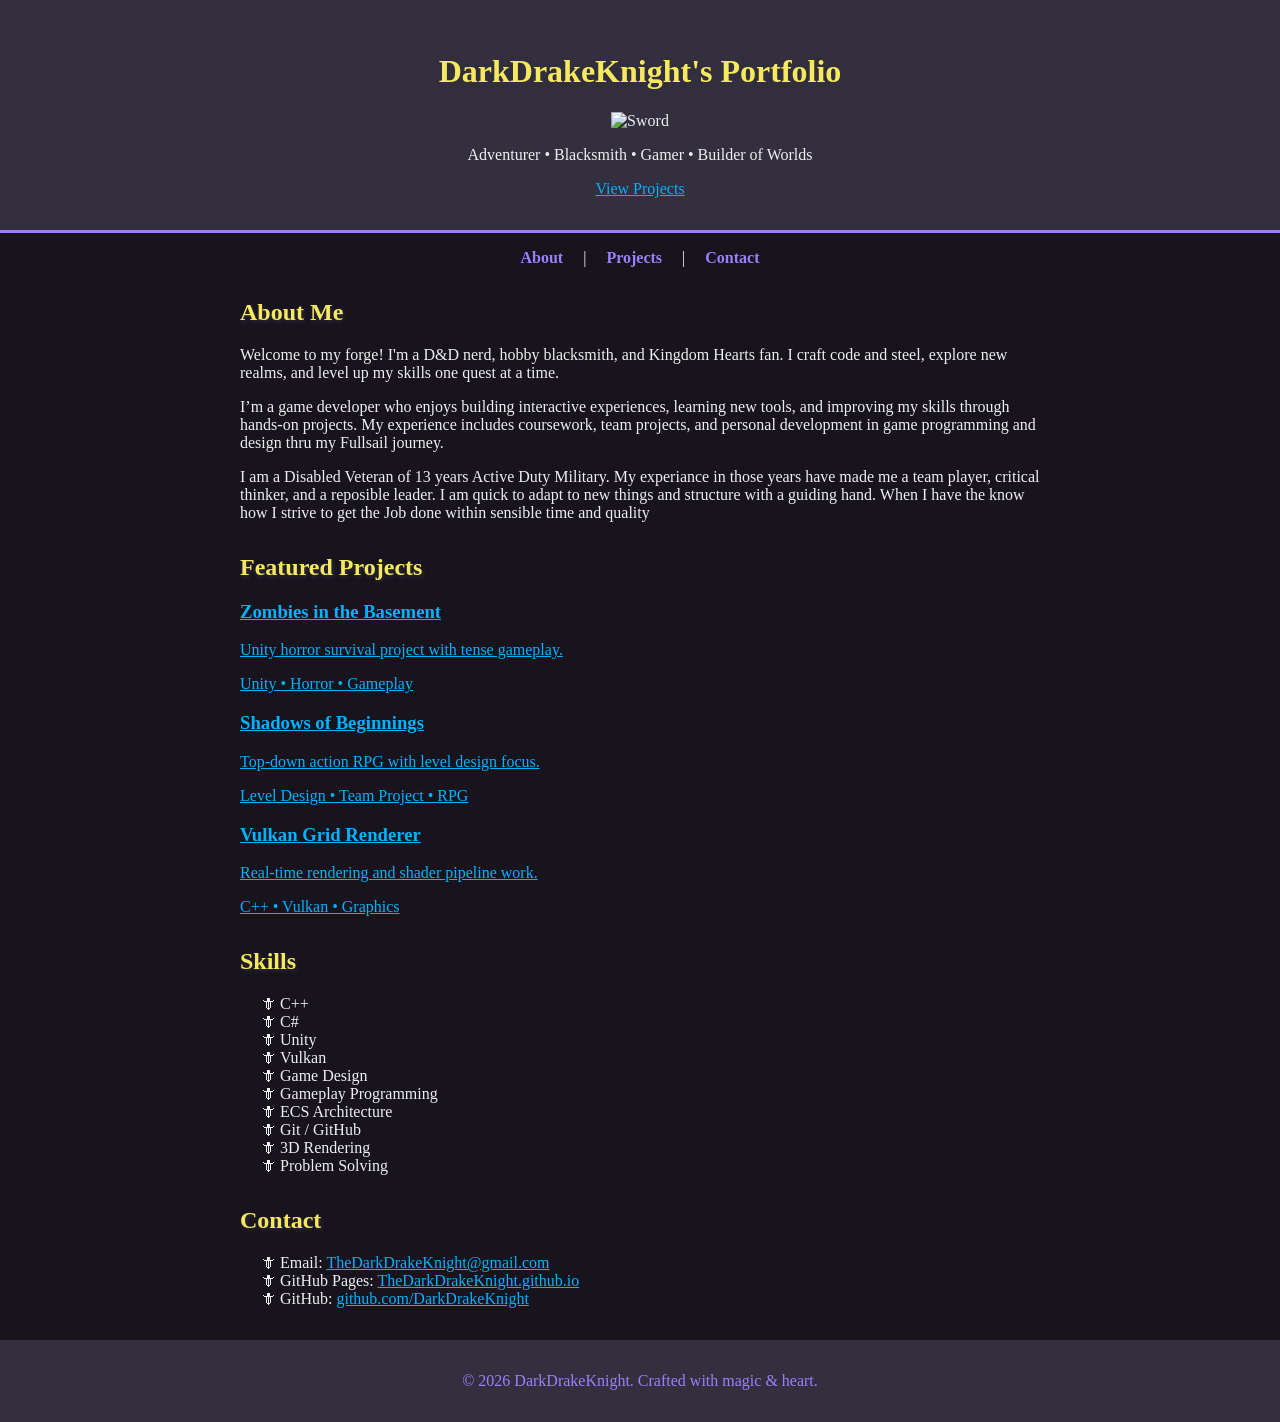
==== index.html @ 4bcaacb8 "Revamp header and add featured projects section Updated header and navigation links, added featured " ====
<!DOCTYPE html>
<html lang="en">
<head>
  <meta charset="UTF-8">
  <title>DarkDrakeKnight's Forge</title>
  <link rel="stylesheet" href="style.css">
  <meta name="viewport" content="width=device-width, initial-scale=1.0">
</head>
<body>
  <header class="hero">
    <h1>DarkDrakeKnight's Portfolio</h1>
    <img src="https://img.icons8.com/ios-filled/100/000000/sword.png" alt="Sword" class="hero-icon" style="width:54px;">
    <p>Adventurer • Blacksmith • Gamer • Builder of Worlds</p>
    <a class="button" href="projects.html">View Projects</a>
  </header>
  <nav>
    <a href="#about">About</a> | 
    <a href="projects.html">Projects</a> | 
    <a href="#contact">Contact</a>
  </nav>
  <main>
    <section id="about">
      <h2>About Me</h2>
      <p>Welcome to my forge! I'm a D&D nerd, hobby blacksmith, and Kingdom Hearts fan. I craft code and steel, explore new realms, and level up my skills one quest at a time.</p>
      <p>I’m a game developer who enjoys building interactive experiences,
        learning new tools, and improving my skills through hands-on projects. My experience includes
        coursework, team projects, and personal development in game programming and design thru my Fullsail journey.
      </p>
      <p>I am a Disabled Veteran of 13 years Active Duty Military. My experiance in those years have made me a team player, critical thinker, and a reposible leader.
         I am quick to adapt to new things and structure with a guiding hand. When I have the know how I strive to get the Job done within sensible time and quality</p>
    </section>
    <section id="featured-projects">
      <h2>Featured Projects</h2>
      <div class="project-grid">
        <a class="project-card" href="projects.html#zombies">
          <h3>Zombies in the Basement</h3>
          <p>Unity horror survival project with tense gameplay.</p>
          <span>Unity • Horror • Gameplay</span>
        </a>

        <a class="project-card" href="projects.html#sob">
          <h3>Shadows of Beginnings</h3>
          <p>Top-down action RPG with level design focus.</p>
          <span>Level Design • Team Project • RPG</span>
        </a>

        <a class="project-card" href="projects.html#vulkan">
          <h3>Vulkan Grid Renderer</h3>
          <p>Real-time rendering and shader pipeline work.</p>
          <span>C++ • Vulkan • Graphics</span>
        </a>
      </div>
    </section>


    <section id="skills">
      <h2>Skills</h2>
      <ul>
        <li>C++</li>
        <li>C#</li>
        <li>Unity</li>
        <li>Vulkan</li>
        <li>Game Design</li>
        <li>Gameplay Programming</li>
        <li>ECS Architecture</li>
        <li>Git / GitHub</li>
        <li>3D Rendering</li>
        <li>Problem Solving</li>
      </ul>
    </section>
    
    <section id="contact">
      <h2>Contact</h2>
      <ul>
        <li>Email: <a href="mailto:TheDarkDrakeKnight@gmail.com">TheDarkDrakeKnight@gmail.com</a></li>
        <li>GitHub Pages: <a href="https://TheDarkDrakeKnight.github.io">TheDarkDrakeKnight.github.io</a></li>
        <li>GitHub: <a href="https://github.com/DarkDrakeKnight">github.com/DarkDrakeKnight</a></li>
      </ul>
    </section>
  </main>
  <footer>
    <p>&copy; 2026 DarkDrakeKnight. Crafted with magic &amp; heart.</p>
  </footer>
</body>
</html>
---- style.css ----
body {
  background: #18141e;
  color: #eee;
  font-family: 'Georgia', serif;
  margin: 0;
  padding: 0;
}
header {
  text-align: center;
  padding: 2rem;
  background: #332f3e;
  border-bottom: 3px solid #9b7fff;
}
nav {
  text-align: center;
  margin: 1rem 0;
}
nav a {
  color: #9b7fff;
  text-decoration: none;
  margin: 0 1em;
  font-weight: bold;
}
main { max-width: 800px; margin: 2rem auto; }
section { margin: 2em 0; }
footer {
  text-align: center; padding: 1em 0;
  background: #332f3e; color: #9b7fff;
}

ul { list-style-type: '🗡 '; }
h1, h2 {
  color: #f5e960;
  text-shadow: 1px 2px 4px #332f3e;
}
a { color: #00b2ff; }
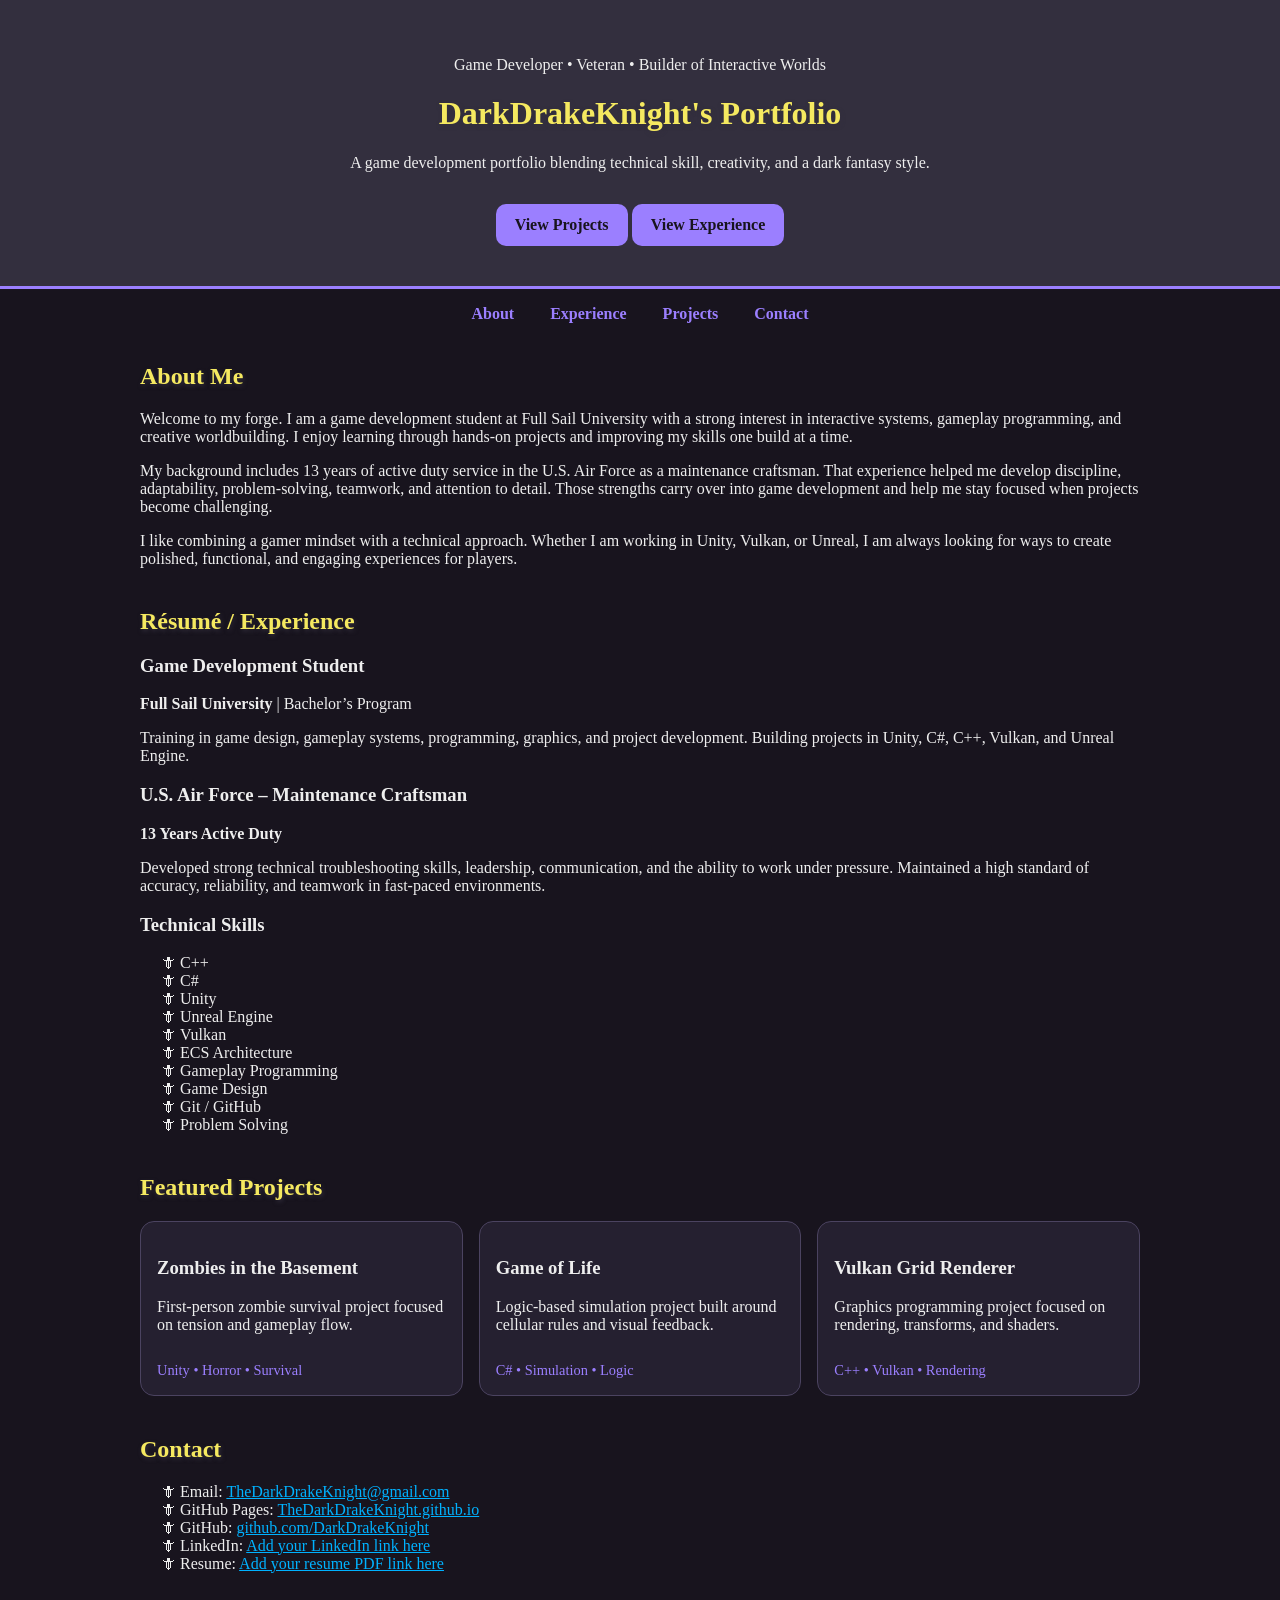
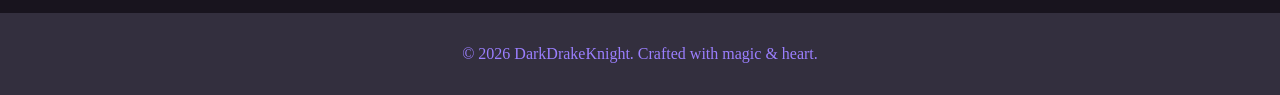
==== commit 9caec636: "Revise portfolio content and structure Updated the title and header content to better reflect the po" ====
--- a/index.html
+++ b/index.html
@@ -2,82 +2,123 @@
 <html lang="en">
 <head>
   <meta charset="UTF-8">
-  <title>DarkDrakeKnight's Forge</title>
+  <title>DarkDrakeKnight | Game Developer Portfolio</title>
   <link rel="stylesheet" href="style.css">
   <meta name="viewport" content="width=device-width, initial-scale=1.0">
 </head>
 <body>
   <header class="hero">
-    <h1>DarkDrakeKnight's Portfolio</h1>
-    <img src="https://img.icons8.com/ios-filled/100/000000/sword.png" alt="Sword" class="hero-icon" style="width:54px;">
-    <p>Adventurer • Blacksmith • Gamer • Builder of Worlds</p>
-    <a class="button" href="projects.html">View Projects</a>
+    <div class="hero-content">
+      <p class="eyebrow">Game Developer • Veteran • Builder of Interactive Worlds</p>
+      <h1>DarkDrakeKnight's Portfolio</h1>
+      <p class="hero-subtitle">
+        A game development portfolio blending technical skill, creativity, and a dark fantasy style.
+      </p>
+      <div class="hero-buttons">
+        <a class="button" href="projects.html">View Projects</a>
+        <a class="button secondary" href="#resume">View Experience</a>
+      </div>
+    </div>
   </header>
+
   <nav>
-    <a href="#about">About</a> | 
-    <a href="projects.html">Projects</a> | 
+    <a href="#about">About</a>
+    <a href="#resume">Experience</a>
+    <a href="projects.html">Projects</a>
     <a href="#contact">Contact</a>
   </nav>
+
   <main>
-    <section id="about">
+    <section id="about" class="panel">
       <h2>About Me</h2>
-      <p>Welcome to my forge! I'm a D&D nerd, hobby blacksmith, and Kingdom Hearts fan. I craft code and steel, explore new realms, and level up my skills one quest at a time.</p>
-      <p>I’m a game developer who enjoys building interactive experiences,
-        learning new tools, and improving my skills through hands-on projects. My experience includes
-        coursework, team projects, and personal development in game programming and design thru my Fullsail journey.
+      <p>
+        Welcome to my forge. I am a game development student at Full Sail University with a strong interest in
+        interactive systems, gameplay programming, and creative worldbuilding. I enjoy learning through hands-on
+        projects and improving my skills one build at a time.
       </p>
-      <p>I am a Disabled Veteran of 13 years Active Duty Military. My experiance in those years have made me a team player, critical thinker, and a reposible leader.
-         I am quick to adapt to new things and structure with a guiding hand. When I have the know how I strive to get the Job done within sensible time and quality</p>
+      <p>
+        My background includes 13 years of active duty service in the U.S. Air Force as a maintenance craftsman.
+        That experience helped me develop discipline, adaptability, problem-solving, teamwork, and attention to detail.
+        Those strengths carry over into game development and help me stay focused when projects become challenging.
+      </p>
+      <p>
+        I like combining a gamer mindset with a technical approach. Whether I am working in Unity, Vulkan, or Unreal,
+        I am always looking for ways to create polished, functional, and engaging experiences for players.
+      </p>
     </section>
-    <section id="featured-projects">
+
+    <section id="resume" class="panel">
+      <h2>Résumé / Experience</h2>
+      <div class="resume-block">
+        <h3>Game Development Student</h3>
+        <p><strong>Full Sail University</strong> | Bachelor’s Program</p>
+        <p>
+          Training in game design, gameplay systems, programming, graphics, and project development.
+          Building projects in Unity, C#, C++, Vulkan, and Unreal Engine.
+        </p>
+      </div>
+
+      <div class="resume-block">
+        <h3>U.S. Air Force – Maintenance Craftsman</h3>
+        <p><strong>13 Years Active Duty</strong></p>
+        <p>
+          Developed strong technical troubleshooting skills, leadership, communication, and the ability to work under pressure.
+          Maintained a high standard of accuracy, reliability, and teamwork in fast-paced environments.
+        </p>
+      </div>
+
+      <div class="resume-block">
+        <h3>Technical Skills</h3>
+        <ul class="skill-list">
+          <li>C++</li>
+          <li>C#</li>
+          <li>Unity</li>
+          <li>Unreal Engine</li>
+          <li>Vulkan</li>
+          <li>ECS Architecture</li>
+          <li>Gameplay Programming</li>
+          <li>Game Design</li>
+          <li>Git / GitHub</li>
+          <li>Problem Solving</li>
+        </ul>
+      </div>
+    </section>
+
+    <section id="featured-projects" class="panel">
       <h2>Featured Projects</h2>
       <div class="project-grid">
-        <a class="project-card" href="projects.html#zombies">
+        <a class="project-card" href="projects/zombies-in-the-basement.html">
           <h3>Zombies in the Basement</h3>
-          <p>Unity horror survival project with tense gameplay.</p>
-          <span>Unity • Horror • Gameplay</span>
+          <p>First-person zombie survival project focused on tension and gameplay flow.</p>
+          <span>Unity • Horror • Survival</span>
         </a>
 
-        <a class="project-card" href="projects.html#sob">
-          <h3>Shadows of Beginnings</h3>
-          <p>Top-down action RPG with level design focus.</p>
-          <span>Level Design • Team Project • RPG</span>
+        <a class="project-card" href="projects/game-of-life.html">
+          <h3>Game of Life</h3>
+          <p>Logic-based simulation project built around cellular rules and visual feedback.</p>
+          <span>C# • Simulation • Logic</span>
         </a>
 
-        <a class="project-card" href="projects.html#vulkan">
+        <a class="project-card" href="projects/vulkan-grid-renderer.html">
           <h3>Vulkan Grid Renderer</h3>
-          <p>Real-time rendering and shader pipeline work.</p>
-          <span>C++ • Vulkan • Graphics</span>
+          <p>Graphics programming project focused on rendering, transforms, and shaders.</p>
+          <span>C++ • Vulkan • Rendering</span>
         </a>
       </div>
     </section>
 
-
-    <section id="skills">
-      <h2>Skills</h2>
-      <ul>
-        <li>C++</li>
-        <li>C#</li>
-        <li>Unity</li>
-        <li>Vulkan</li>
-        <li>Game Design</li>
-        <li>Gameplay Programming</li>
-        <li>ECS Architecture</li>
-        <li>Git / GitHub</li>
-        <li>3D Rendering</li>
-        <li>Problem Solving</li>
-      </ul>
-    </section>
-    
-    <section id="contact">
+    <section id="contact" class="panel">
       <h2>Contact</h2>
-      <ul>
+      <ul class="contact-list">
         <li>Email: <a href="mailto:TheDarkDrakeKnight@gmail.com">TheDarkDrakeKnight@gmail.com</a></li>
         <li>GitHub Pages: <a href="https://TheDarkDrakeKnight.github.io">TheDarkDrakeKnight.github.io</a></li>
         <li>GitHub: <a href="https://github.com/DarkDrakeKnight">github.com/DarkDrakeKnight</a></li>
+        <li>LinkedIn: <a href="#">Add your LinkedIn link here</a></li>
+        <li>Resume: <a href="#">Add your resume PDF link here</a></li>
       </ul>
     </section>
   </main>
+
   <footer>
     <p>&copy; 2026 DarkDrakeKnight. Crafted with magic &amp; heart.</p>
   </footer>
--- a/style.css
+++ b/style.css
@@ -5,12 +5,18 @@
   margin: 0;
   padding: 0;
 }
-header {
+header.hero {
   text-align: center;
-  padding: 2rem;
+  padding: 2.5rem 1rem;
   background: #332f3e;
   border-bottom: 3px solid #9b7fff;
 }
+.hero-icon {
+  width: 54px;
+  display: block;
+  margin: 0.75rem auto;
+}
+
 nav {
   text-align: center;
   margin: 1rem 0;
@@ -21,8 +27,8 @@
   margin: 0 1em;
   font-weight: bold;
 }
-main { max-width: 800px; margin: 2rem auto; }
-section { margin: 2em 0; }
+main { max-width: 1000px; margin: 2rem auto; padding: 0 1rem}
+section { margin: 2.5em 0; }
 footer {
   text-align: center; padding: 1em 0;
   background: #332f3e; color: #9b7fff;
@@ -34,3 +40,69 @@
   text-shadow: 1px 2px 4px #332f3e;
 }
 a { color: #00b2ff; }
+
+.project-grid {
+  display: grid;
+  grid-template-columns: repeat(auto-fit, minmax(240px, 1fr));
+  gap: 1rem;
+  margin-top: 1rem;
+}
+
+.project-card {
+  display: block;
+  background: #252030;
+  border: 1px solid #4b4360;
+  border-radius: 14px;
+  padding: 1rem;
+  text-decoration: none;
+  color: #eee;
+  transition: transform 0.2s ease, border-color 0.2s ease;
+}
+
+.project-card:hover {
+  transform: translateY(-4px);
+  border-color: #9b7fff;
+}
+
+.project-card span {
+  display: inline-block;
+  margin-top: 0.75rem;
+  color: #9b7fff;
+  font-size: 0.9rem;
+}
+
+.visual-grid {
+  display: grid;
+  grid-template-columns: repeat(auto-fit, minmax(220px, 1fr));
+  gap: 1rem;
+  margin-top: 1rem;
+}
+
+.visual-card {
+  background: #252030;
+  border: 1px solid #4b4360;
+  border-radius: 14px;
+  padding: 0.75rem;
+}
+
+.visual-card img {
+  width: 100%;
+  height: auto;
+  display: block;
+  border-radius: 10px;
+}
+
+.button {
+  display: inline-block;
+  margin-top: 1rem;
+  padding: 0.75rem 1.2rem;
+  background: #9b7fff;
+  color: #18141e;
+  border-radius: 10px;
+  text-decoration: none;
+  font-weight: bold;
+}
+
+.button:hover {
+  background: #b59cff;
+}
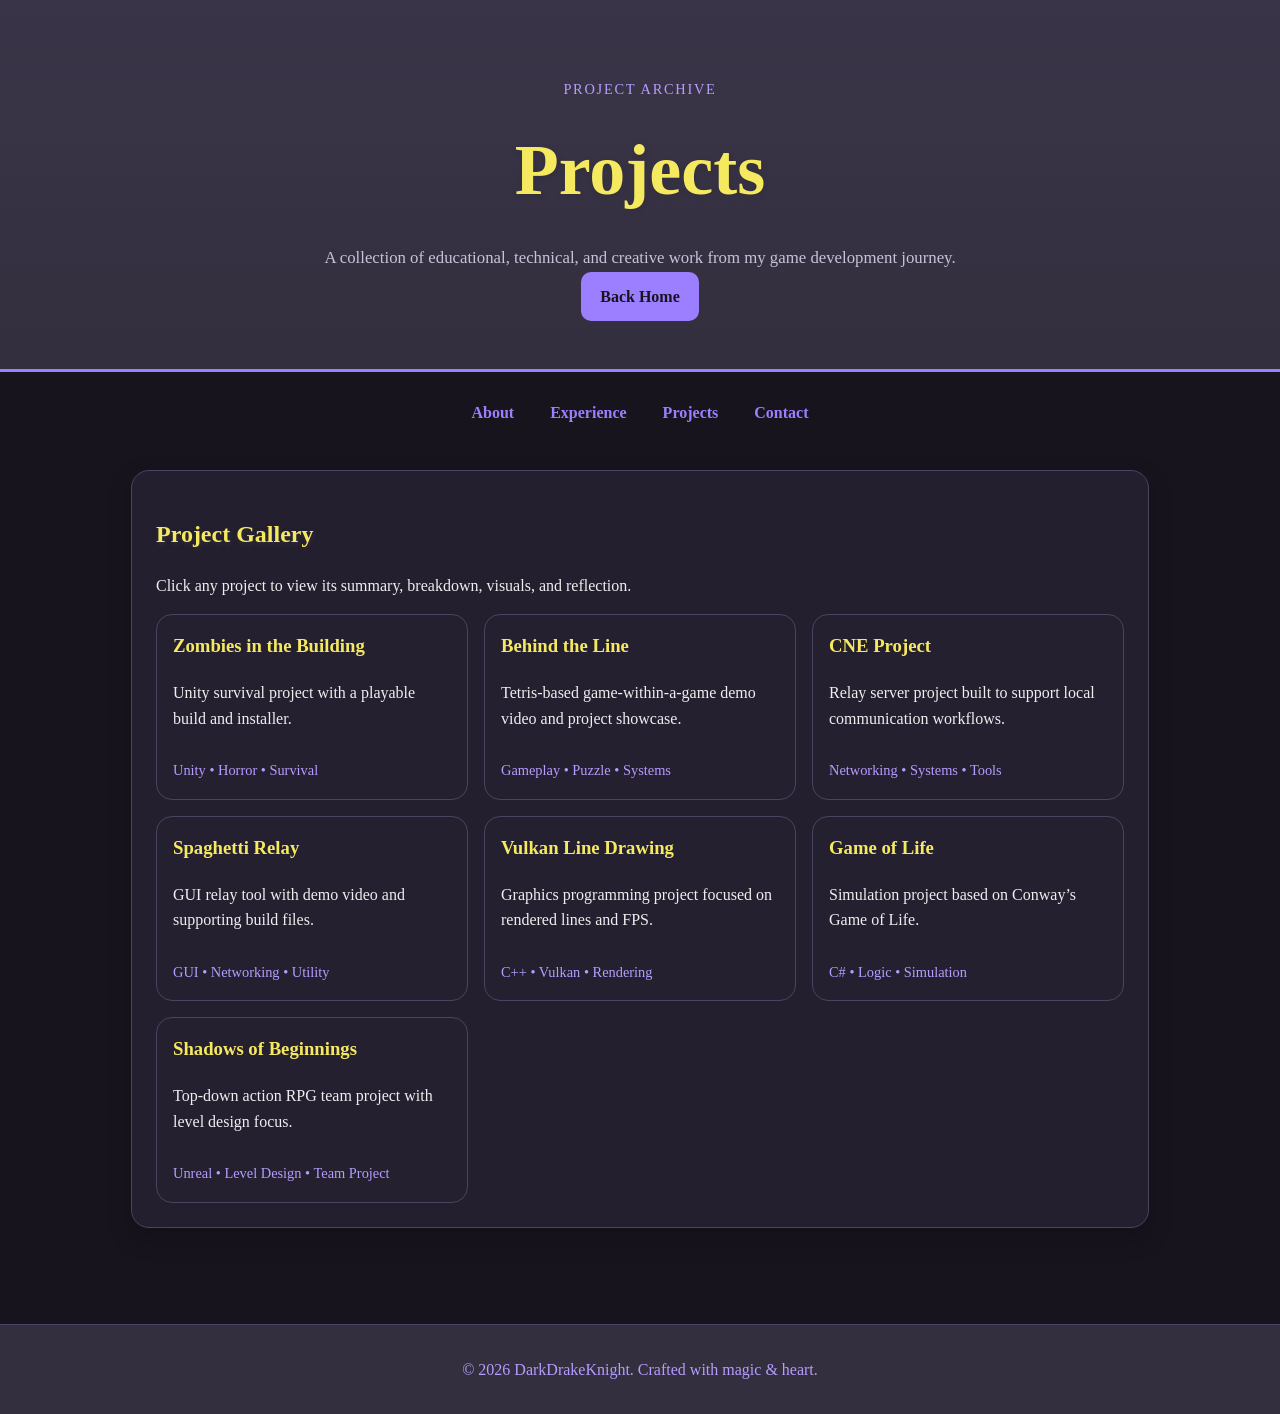
==== commit 6eadf752: "Update portfolio title and content sections" ====
--- a/index.html
+++ b/index.html
@@ -2,120 +2,77 @@
 <html lang="en">
 <head>
   <meta charset="UTF-8">
-  <title>DarkDrakeKnight | Game Developer Portfolio</title>
+  <title>Projects | DarkDrakeKnight's Portfolio</title>
   <link rel="stylesheet" href="style.css">
   <meta name="viewport" content="width=device-width, initial-scale=1.0">
 </head>
 <body>
   <header class="hero">
     <div class="hero-content">
-      <p class="eyebrow">Game Developer • Veteran • Builder of Interactive Worlds</p>
-      <h1>DarkDrakeKnight's Portfolio</h1>
+      <p class="eyebrow">Project Archive</p>
+      <h1>Projects</h1>
       <p class="hero-subtitle">
-        A game development portfolio blending technical skill, creativity, and a dark fantasy style.
+        A collection of educational, technical, and creative work from my game development journey.
       </p>
-      <div class="hero-buttons">
-        <a class="button" href="projects.html">View Projects</a>
-        <a class="button secondary" href="#resume">View Experience</a>
-      </div>
+      <a class="button" href="index.html">Back Home</a>
     </div>
   </header>
 
   <nav>
-    <a href="#about">About</a>
-    <a href="#resume">Experience</a>
+    <a href="index.html#about">About</a>
+    <a href="index.html#resume">Experience</a>
     <a href="projects.html">Projects</a>
-    <a href="#contact">Contact</a>
+    <a href="index.html#contact">Contact</a>
   </nav>
 
   <main>
-    <section id="about" class="panel">
-      <h2>About Me</h2>
-      <p>
-        Welcome to my forge. I am a game development student at Full Sail University with a strong interest in
-        interactive systems, gameplay programming, and creative worldbuilding. I enjoy learning through hands-on
-        projects and improving my skills one build at a time.
-      </p>
-      <p>
-        My background includes 13 years of active duty service in the U.S. Air Force as a maintenance craftsman.
-        That experience helped me develop discipline, adaptability, problem-solving, teamwork, and attention to detail.
-        Those strengths carry over into game development and help me stay focused when projects become challenging.
-      </p>
-      <p>
-        I like combining a gamer mindset with a technical approach. Whether I am working in Unity, Vulkan, or Unreal,
-        I am always looking for ways to create polished, functional, and engaging experiences for players.
-      </p>
-    </section>
+    <section class="panel">
+      <h2>Project Gallery</h2>
+      <p>Click any project to view its summary, breakdown, visuals, and reflection.</p>
 
-    <section id="resume" class="panel">
-      <h2>Résumé / Experience</h2>
-      <div class="resume-block">
-        <h3>Game Development Student</h3>
-        <p><strong>Full Sail University</strong> | Bachelor’s Program</p>
-        <p>
-          Training in game design, gameplay systems, programming, graphics, and project development.
-          Building projects in Unity, C#, C++, Vulkan, and Unreal Engine.
-        </p>
-      </div>
+      <div class="project-grid">
+        <a class="project-card" href="projects/zombies-in-the-building.html">
+          <h3>Zombies in the Building</h3>
+          <p>Unity survival project with a playable build and installer.</p>
+          <span>Unity • Horror • Survival</span>
+        </a>
 
-      <div class="resume-block">
-        <h3>U.S. Air Force – Maintenance Craftsman</h3>
-        <p><strong>13 Years Active Duty</strong></p>
-        <p>
-          Developed strong technical troubleshooting skills, leadership, communication, and the ability to work under pressure.
-          Maintained a high standard of accuracy, reliability, and teamwork in fast-paced environments.
-        </p>
-      </div>
+        <a class="project-card" href="projects/behind-the-line.html">
+          <h3>Behind the Line</h3>
+          <p>Tetris-based game-within-a-game demo video and project showcase.</p>
+          <span>Gameplay • Puzzle • Systems</span>
+        </a>
 
-      <div class="resume-block">
-        <h3>Technical Skills</h3>
-        <ul class="skill-list">
-          <li>C++</li>
-          <li>C#</li>
-          <li>Unity</li>
-          <li>Unreal Engine</li>
-          <li>Vulkan</li>
-          <li>ECS Architecture</li>
-          <li>Gameplay Programming</li>
-          <li>Game Design</li>
-          <li>Git / GitHub</li>
-          <li>Problem Solving</li>
-        </ul>
-      </div>
-    </section>
+        <a class="project-card" href="projects/cne-project.html">
+          <h3>CNE Project</h3>
+          <p>Relay server project built to support local communication workflows.</p>
+          <span>Networking • Systems • Tools</span>
+        </a>
 
-    <section id="featured-projects" class="panel">
-      <h2>Featured Projects</h2>
-      <div class="project-grid">
-        <a class="project-card" href="projects/zombies-in-the-basement.html">
-          <h3>Zombies in the Basement</h3>
-          <p>First-person zombie survival project focused on tension and gameplay flow.</p>
-          <span>Unity • Horror • Survival</span>
+        <a class="project-card" href="projects/spaghetti-relay.html">
+          <h3>Spaghetti Relay</h3>
+          <p>GUI relay tool with demo video and supporting build files.</p>
+          <span>GUI • Networking • Utility</span>
+        </a>
+
+        <a class="project-card" href="projects/vulkan-line-drawing.html">
+          <h3>Vulkan Line Drawing</h3>
+          <p>Graphics programming project focused on rendered lines and FPS.</p>
+          <span>C++ • Vulkan • Rendering</span>
         </a>
 
         <a class="project-card" href="projects/game-of-life.html">
           <h3>Game of Life</h3>
-          <p>Logic-based simulation project built around cellular rules and visual feedback.</p>
-          <span>C# • Simulation • Logic</span>
+          <p>Simulation project based on Conway’s Game of Life.</p>
+          <span>C# • Logic • Simulation</span>
         </a>
 
-        <a class="project-card" href="projects/vulkan-grid-renderer.html">
-          <h3>Vulkan Grid Renderer</h3>
-          <p>Graphics programming project focused on rendering, transforms, and shaders.</p>
-          <span>C++ • Vulkan • Rendering</span>
+        <a class="project-card" href="projects/shadows-of-beginnings.html">
+          <h3>Shadows of Beginnings</h3>
+          <p>Top-down action RPG team project with level design focus.</p>
+          <span>Unreal • Level Design • Team Project</span>
         </a>
       </div>
-    </section>
-
-    <section id="contact" class="panel">
-      <h2>Contact</h2>
-      <ul class="contact-list">
-        <li>Email: <a href="mailto:TheDarkDrakeKnight@gmail.com">TheDarkDrakeKnight@gmail.com</a></li>
-        <li>GitHub Pages: <a href="https://TheDarkDrakeKnight.github.io">TheDarkDrakeKnight.github.io</a></li>
-        <li>GitHub: <a href="https://github.com/DarkDrakeKnight">github.com/DarkDrakeKnight</a></li>
-        <li>LinkedIn: <a href="#">Add your LinkedIn link here</a></li>
-        <li>Resume: <a href="#">Add your resume PDF link here</a></li>
-      </ul>
     </section>
   </main>
 
--- a/style.css
+++ b/style.css
@@ -1,45 +1,158 @@
+:root {
+  --bg: #18141e;
+  --panel: #252030;
+  --panel-alt: #332f3e;
+  --text: #eee;
+  --muted: #c9c2d6;
+  --accent: #9b7fff;
+  --accent-light: #b59cff;
+  --gold: #f5e960;
+  --border: #4b4360;
+  --link: #00b2ff;
+}
+
+* {
+  box-sizing: border-box;
+}
+
+html {
+  scroll-behavior: smooth;
+}
+
 body {
-  background: #18141e;
-  color: #eee;
-  font-family: 'Georgia', serif;
+  background: var(--bg);
+  color: var(--text);
+  font-family: Georgia, serif;
   margin: 0;
   padding: 0;
-}
+  line-height: 1.6;
+}
+
 header.hero {
   text-align: center;
-  padding: 2.5rem 1rem;
-  background: #332f3e;
-  border-bottom: 3px solid #9b7fff;
-}
-.hero-icon {
-  width: 54px;
-  display: block;
-  margin: 0.75rem auto;
+  padding: 4rem 1rem 3rem;
+  background: linear-gradient(180deg, #3a3448 0%, var(--panel-alt) 100%);
+  border-bottom: 3px solid var(--accent);
+}
+
+.hero-content {
+  max-width: 900px;
+  margin: 0 auto;
+}
+
+.eyebrow {
+  letter-spacing: 0.12em;
+  text-transform: uppercase;
+  color: var(--accent-light);
+  font-size: 0.9rem;
+  margin-bottom: 0.75rem;
+}
+
+.hero h1,
+h1,
+h2 {
+  color: var(--gold);
+  text-shadow: 1px 2px 4px #332f3e;
+}
+
+.hero h1 {
+  font-size: clamp(2.4rem, 6vw, 4.5rem);
+  margin: 0;
+}
+
+.hero-subtitle {
+  max-width: 720px;
+  margin: 1rem auto 0;
+  color: var(--muted);
+  font-size: 1.05rem;
+}
+
+.hero-buttons {
+  margin-top: 1.5rem;
+  display: flex;
+  gap: 0.75rem;
+  justify-content: center;
+  flex-wrap: wrap;
 }
 
 nav {
   text-align: center;
-  margin: 1rem 0;
-}
+  margin: 1rem 0 0;
+  padding: 0.75rem 1rem;
+}
+
 nav a {
-  color: #9b7fff;
+  color: var(--accent);
   text-decoration: none;
   margin: 0 1em;
   font-weight: bold;
 }
-main { max-width: 1000px; margin: 2rem auto; padding: 0 1rem}
-section { margin: 2.5em 0; }
+
+nav a:hover,
+a:hover {
+  color: var(--accent-light);
+}
+
+main {
+  max-width: 1050px;
+  margin: 2rem auto;
+  padding: 0 1rem 2rem;
+}
+
+section {
+  margin: 2rem 0;
+}
+
+.panel {
+  background: rgba(37, 32, 48, 0.92);
+  border: 1px solid var(--border);
+  border-radius: 18px;
+  padding: 1.5rem;
+  box-shadow: 0 10px 24px rgba(0, 0, 0, 0.22);
+}
+
 footer {
-  text-align: center; padding: 1em 0;
-  background: #332f3e; color: #9b7fff;
-}
-
-ul { list-style-type: '🗡 '; }
-h1, h2 {
-  color: #f5e960;
-  text-shadow: 1px 2px 4px #332f3e;
-}
-a { color: #00b2ff; }
+  text-align: center;
+  padding: 1rem 0;
+  background: var(--panel-alt);
+  color: var(--accent-light);
+  border-top: 1px solid var(--border);
+}
+
+a {
+  color: var(--link);
+}
+
+ul {
+  padding-left: 1.2rem;
+}
+
+.skill-list,
+.contact-list {
+  list-style: none;
+  padding-left: 0;
+  margin: 0;
+}
+
+.skill-list li::before {
+  content: "🗡 ";
+}
+
+.contact-list li,
+.skill-list li {
+  margin: 0.45rem 0;
+}
+
+.resume-block {
+  margin-top: 1rem;
+  padding-top: 1rem;
+  border-top: 1px solid rgba(255, 255, 255, 0.08);
+}
+
+.resume-block:first-of-type {
+  border-top: none;
+  padding-top: 0;
+}
 
 .project-grid {
   display: grid;
@@ -50,59 +163,54 @@
 
 .project-card {
   display: block;
-  background: #252030;
-  border: 1px solid #4b4360;
-  border-radius: 14px;
+  background: var(--panel);
+  border: 1px solid var(--border);
+  border-radius: 16px;
   padding: 1rem;
   text-decoration: none;
-  color: #eee;
+  color: var(--text);
   transition: transform 0.2s ease, border-color 0.2s ease;
 }
 
 .project-card:hover {
   transform: translateY(-4px);
-  border-color: #9b7fff;
+  border-color: var(--accent);
+}
+
+.project-card h3 {
+  margin-top: 0;
+  color: var(--gold);
 }
 
 .project-card span {
   display: inline-block;
   margin-top: 0.75rem;
-  color: #9b7fff;
+  color: var(--accent-light);
   font-size: 0.9rem;
-}
-
-.visual-grid {
-  display: grid;
-  grid-template-columns: repeat(auto-fit, minmax(220px, 1fr));
-  gap: 1rem;
-  margin-top: 1rem;
-}
-
-.visual-card {
-  background: #252030;
-  border: 1px solid #4b4360;
-  border-radius: 14px;
-  padding: 0.75rem;
-}
-
-.visual-card img {
-  width: 100%;
-  height: auto;
-  display: block;
-  border-radius: 10px;
 }
 
 .button {
   display: inline-block;
-  margin-top: 1rem;
   padding: 0.75rem 1.2rem;
-  background: #9b7fff;
+  background: var(--accent);
   color: #18141e;
   border-radius: 10px;
   text-decoration: none;
   font-weight: bold;
+  border: none;
 }
 
 .button:hover {
-  background: #b59cff;
-}
+  background: var(--accent-light);
+  color: #18141e;
+}
+
+.button.secondary {
+  background: transparent;
+  color: var(--accent-light);
+  border: 1px solid var(--accent);
+}
+
+.button.secondary:hover {
+  background: rgba(155, 127, 255, 0.12);
+}
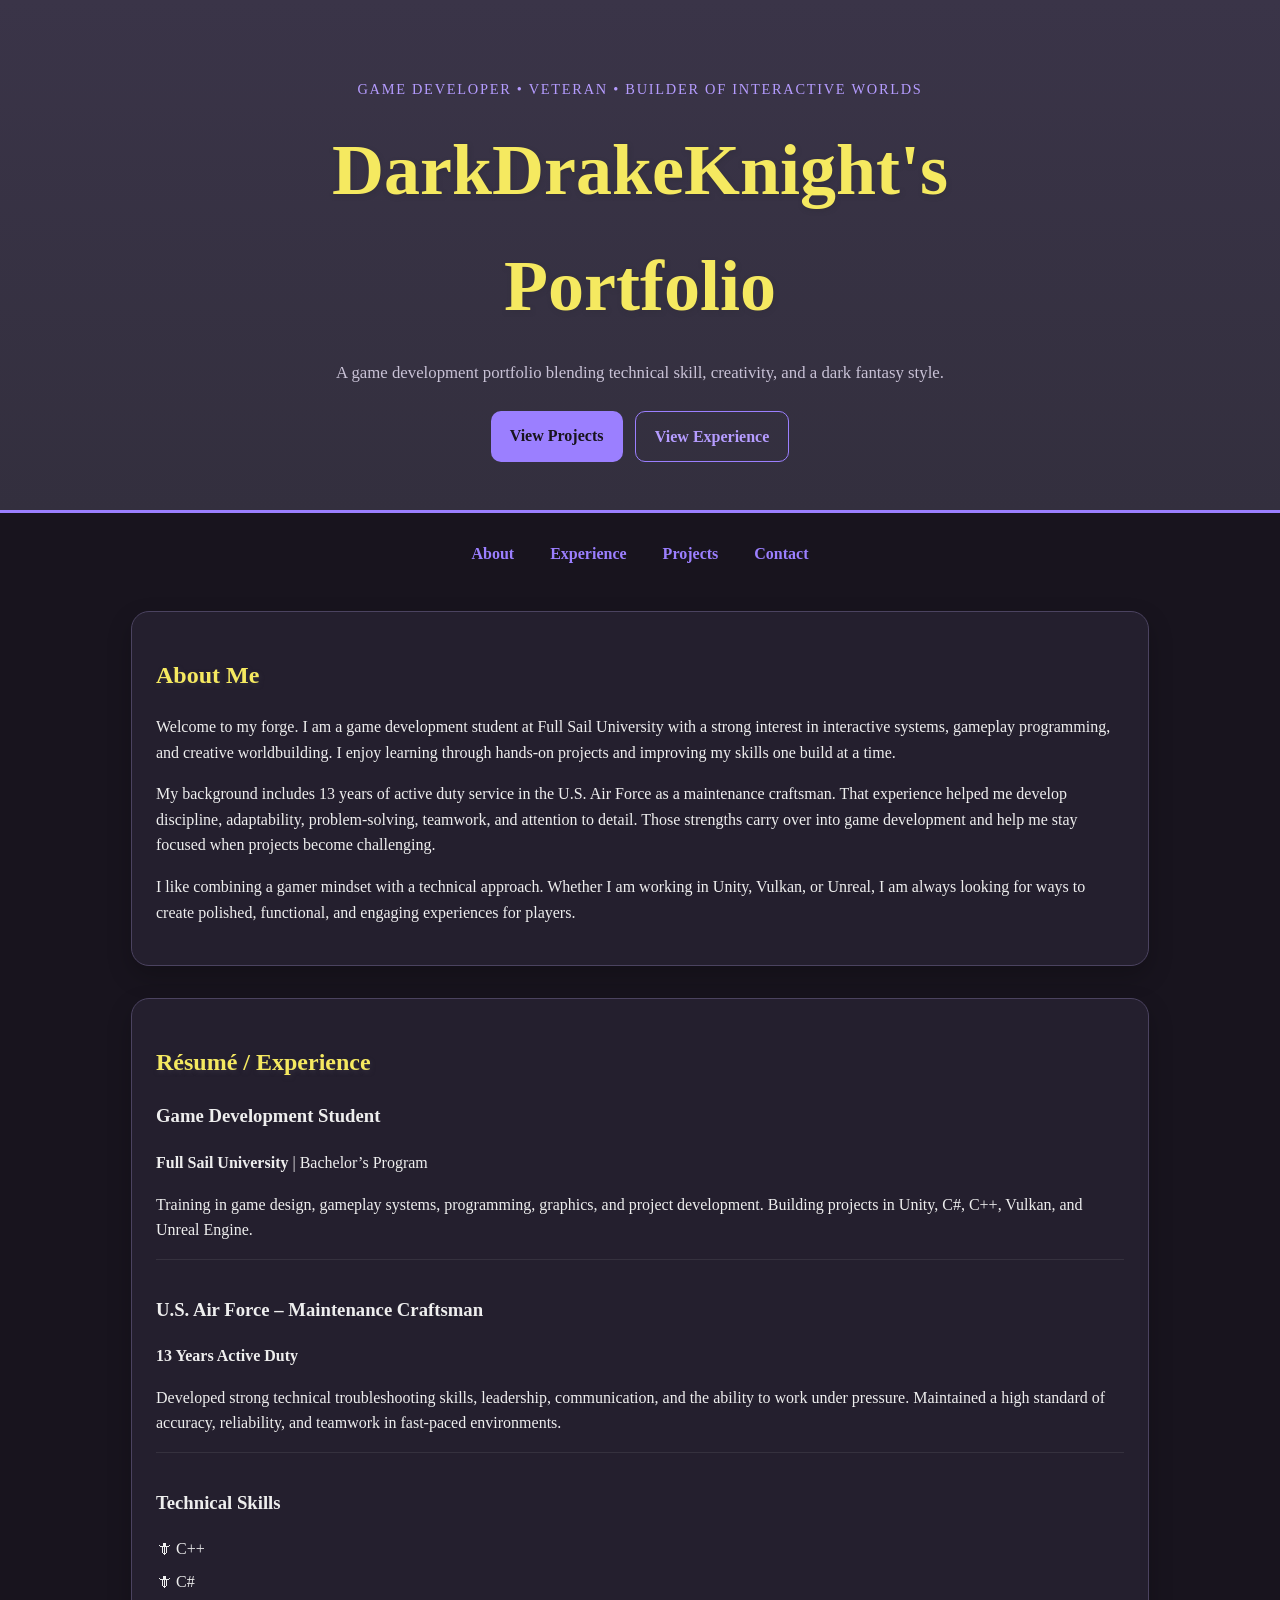
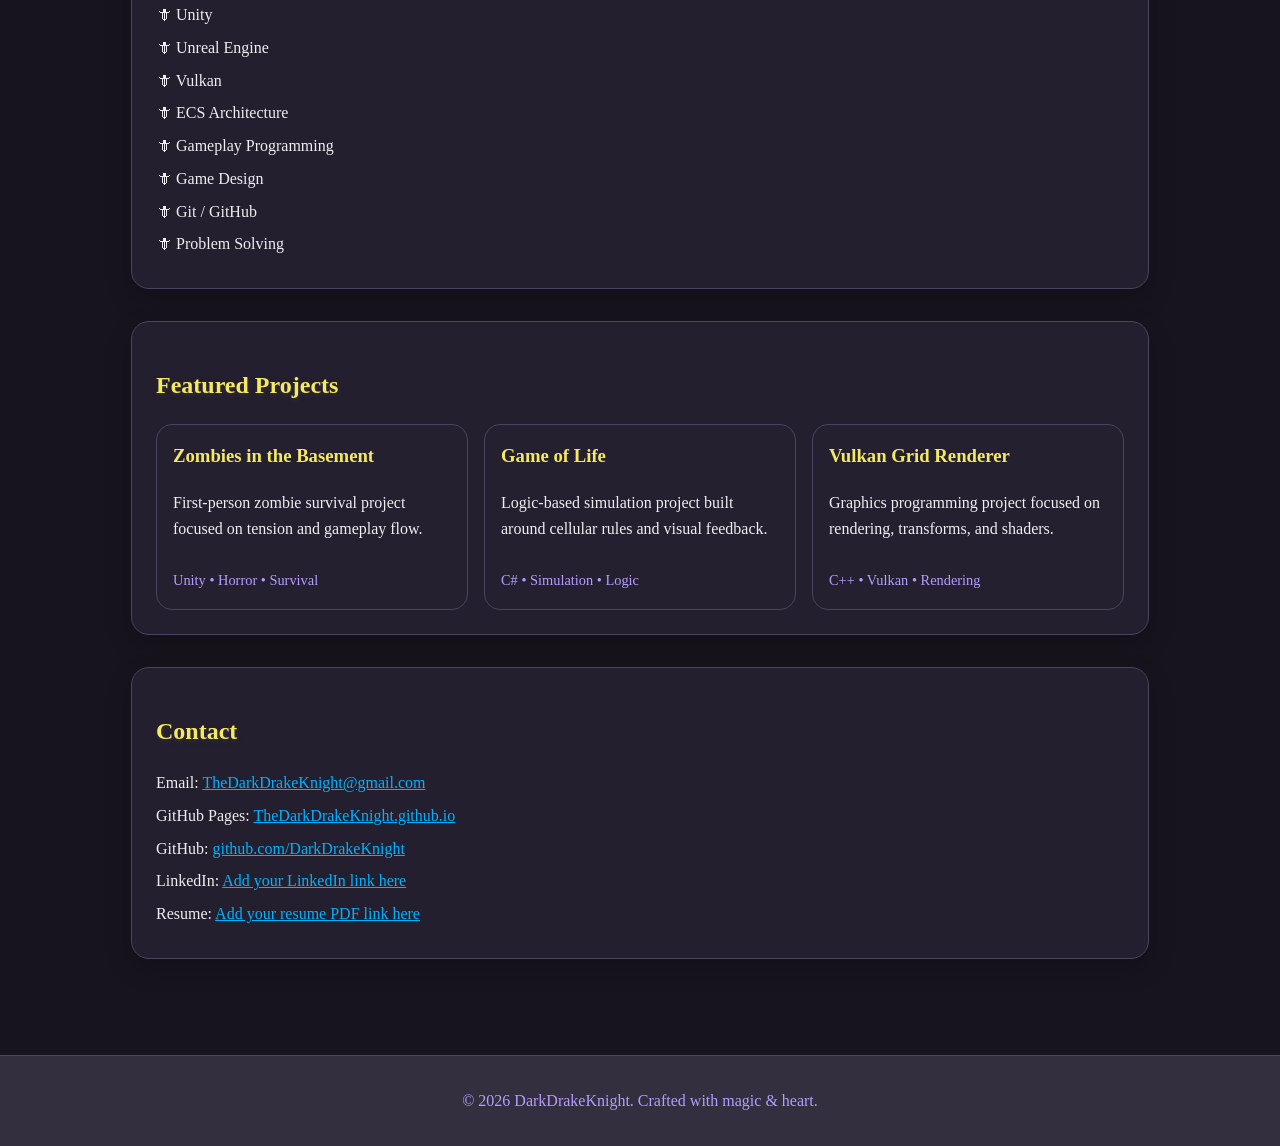
==== commit 9f38babe: "Revise portfolio content and structure Updated the title and header content to better reflect the po" ====
--- a/index.html
+++ b/index.html
@@ -2,77 +2,120 @@
 <html lang="en">
 <head>
   <meta charset="UTF-8">
-  <title>Projects | DarkDrakeKnight's Portfolio</title>
+  <title>DarkDrakeKnight | Game Developer Portfolio</title>
   <link rel="stylesheet" href="style.css">
   <meta name="viewport" content="width=device-width, initial-scale=1.0">
 </head>
 <body>
   <header class="hero">
     <div class="hero-content">
-      <p class="eyebrow">Project Archive</p>
-      <h1>Projects</h1>
+      <p class="eyebrow">Game Developer • Veteran • Builder of Interactive Worlds</p>
+      <h1>DarkDrakeKnight's Portfolio</h1>
       <p class="hero-subtitle">
-        A collection of educational, technical, and creative work from my game development journey.
+        A game development portfolio blending technical skill, creativity, and a dark fantasy style.
       </p>
-      <a class="button" href="index.html">Back Home</a>
+      <div class="hero-buttons">
+        <a class="button" href="projects.html">View Projects</a>
+        <a class="button secondary" href="#resume">View Experience</a>
+      </div>
     </div>
   </header>
 
   <nav>
-    <a href="index.html#about">About</a>
-    <a href="index.html#resume">Experience</a>
+    <a href="#about">About</a>
+    <a href="#resume">Experience</a>
     <a href="projects.html">Projects</a>
-    <a href="index.html#contact">Contact</a>
+    <a href="#contact">Contact</a>
   </nav>
 
   <main>
-    <section class="panel">
-      <h2>Project Gallery</h2>
-      <p>Click any project to view its summary, breakdown, visuals, and reflection.</p>
+    <section id="about" class="panel">
+      <h2>About Me</h2>
+      <p>
+        Welcome to my forge. I am a game development student at Full Sail University with a strong interest in
+        interactive systems, gameplay programming, and creative worldbuilding. I enjoy learning through hands-on
+        projects and improving my skills one build at a time.
+      </p>
+      <p>
+        My background includes 13 years of active duty service in the U.S. Air Force as a maintenance craftsman.
+        That experience helped me develop discipline, adaptability, problem-solving, teamwork, and attention to detail.
+        Those strengths carry over into game development and help me stay focused when projects become challenging.
+      </p>
+      <p>
+        I like combining a gamer mindset with a technical approach. Whether I am working in Unity, Vulkan, or Unreal,
+        I am always looking for ways to create polished, functional, and engaging experiences for players.
+      </p>
+    </section>
 
+    <section id="resume" class="panel">
+      <h2>Résumé / Experience</h2>
+      <div class="resume-block">
+        <h3>Game Development Student</h3>
+        <p><strong>Full Sail University</strong> | Bachelor’s Program</p>
+        <p>
+          Training in game design, gameplay systems, programming, graphics, and project development.
+          Building projects in Unity, C#, C++, Vulkan, and Unreal Engine.
+        </p>
+      </div>
+
+      <div class="resume-block">
+        <h3>U.S. Air Force – Maintenance Craftsman</h3>
+        <p><strong>13 Years Active Duty</strong></p>
+        <p>
+          Developed strong technical troubleshooting skills, leadership, communication, and the ability to work under pressure.
+          Maintained a high standard of accuracy, reliability, and teamwork in fast-paced environments.
+        </p>
+      </div>
+
+      <div class="resume-block">
+        <h3>Technical Skills</h3>
+        <ul class="skill-list">
+          <li>C++</li>
+          <li>C#</li>
+          <li>Unity</li>
+          <li>Unreal Engine</li>
+          <li>Vulkan</li>
+          <li>ECS Architecture</li>
+          <li>Gameplay Programming</li>
+          <li>Game Design</li>
+          <li>Git / GitHub</li>
+          <li>Problem Solving</li>
+        </ul>
+      </div>
+    </section>
+
+    <section id="featured-projects" class="panel">
+      <h2>Featured Projects</h2>
       <div class="project-grid">
-        <a class="project-card" href="projects/zombies-in-the-building.html">
-          <h3>Zombies in the Building</h3>
-          <p>Unity survival project with a playable build and installer.</p>
+        <a class="project-card" href="projects/zombies-in-the-basement.html">
+          <h3>Zombies in the Basement</h3>
+          <p>First-person zombie survival project focused on tension and gameplay flow.</p>
           <span>Unity • Horror • Survival</span>
-        </a>
-
-        <a class="project-card" href="projects/behind-the-line.html">
-          <h3>Behind the Line</h3>
-          <p>Tetris-based game-within-a-game demo video and project showcase.</p>
-          <span>Gameplay • Puzzle • Systems</span>
-        </a>
-
-        <a class="project-card" href="projects/cne-project.html">
-          <h3>CNE Project</h3>
-          <p>Relay server project built to support local communication workflows.</p>
-          <span>Networking • Systems • Tools</span>
-        </a>
-
-        <a class="project-card" href="projects/spaghetti-relay.html">
-          <h3>Spaghetti Relay</h3>
-          <p>GUI relay tool with demo video and supporting build files.</p>
-          <span>GUI • Networking • Utility</span>
-        </a>
-
-        <a class="project-card" href="projects/vulkan-line-drawing.html">
-          <h3>Vulkan Line Drawing</h3>
-          <p>Graphics programming project focused on rendered lines and FPS.</p>
-          <span>C++ • Vulkan • Rendering</span>
         </a>
 
         <a class="project-card" href="projects/game-of-life.html">
           <h3>Game of Life</h3>
-          <p>Simulation project based on Conway’s Game of Life.</p>
-          <span>C# • Logic • Simulation</span>
+          <p>Logic-based simulation project built around cellular rules and visual feedback.</p>
+          <span>C# • Simulation • Logic</span>
         </a>
 
-        <a class="project-card" href="projects/shadows-of-beginnings.html">
-          <h3>Shadows of Beginnings</h3>
-          <p>Top-down action RPG team project with level design focus.</p>
-          <span>Unreal • Level Design • Team Project</span>
+        <a class="project-card" href="projects/vulkan-grid-renderer.html">
+          <h3>Vulkan Grid Renderer</h3>
+          <p>Graphics programming project focused on rendering, transforms, and shaders.</p>
+          <span>C++ • Vulkan • Rendering</span>
         </a>
       </div>
+    </section>
+
+    <section id="contact" class="panel">
+      <h2>Contact</h2>
+      <ul class="contact-list">
+        <li>Email: <a href="mailto:TheDarkDrakeKnight@gmail.com">TheDarkDrakeKnight@gmail.com</a></li>
+        <li>GitHub Pages: <a href="https://TheDarkDrakeKnight.github.io">TheDarkDrakeKnight.github.io</a></li>
+        <li>GitHub: <a href="https://github.com/DarkDrakeKnight">github.com/DarkDrakeKnight</a></li>
+        <li>LinkedIn: <a href="#">Add your LinkedIn link here</a></li>
+        <li>Resume: <a href="#">Add your resume PDF link here</a></li>
+      </ul>
     </section>
   </main>
 
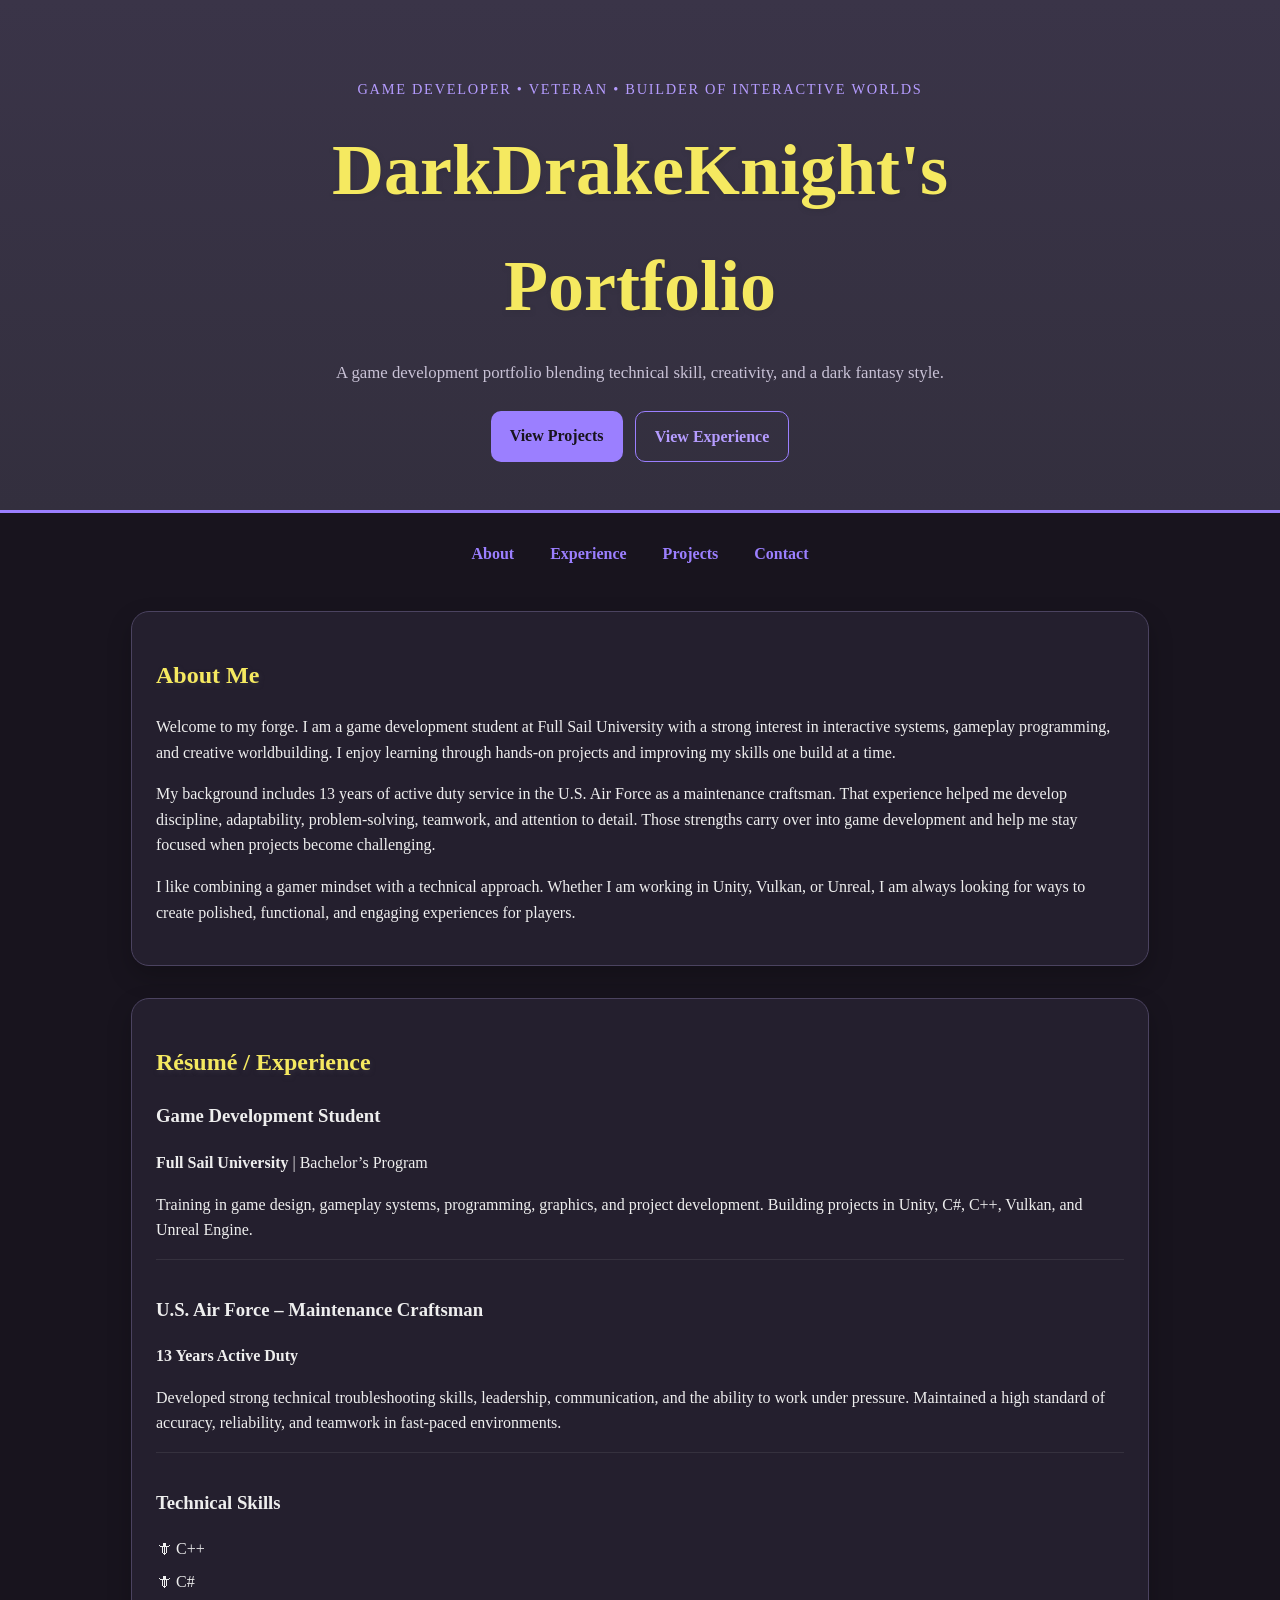
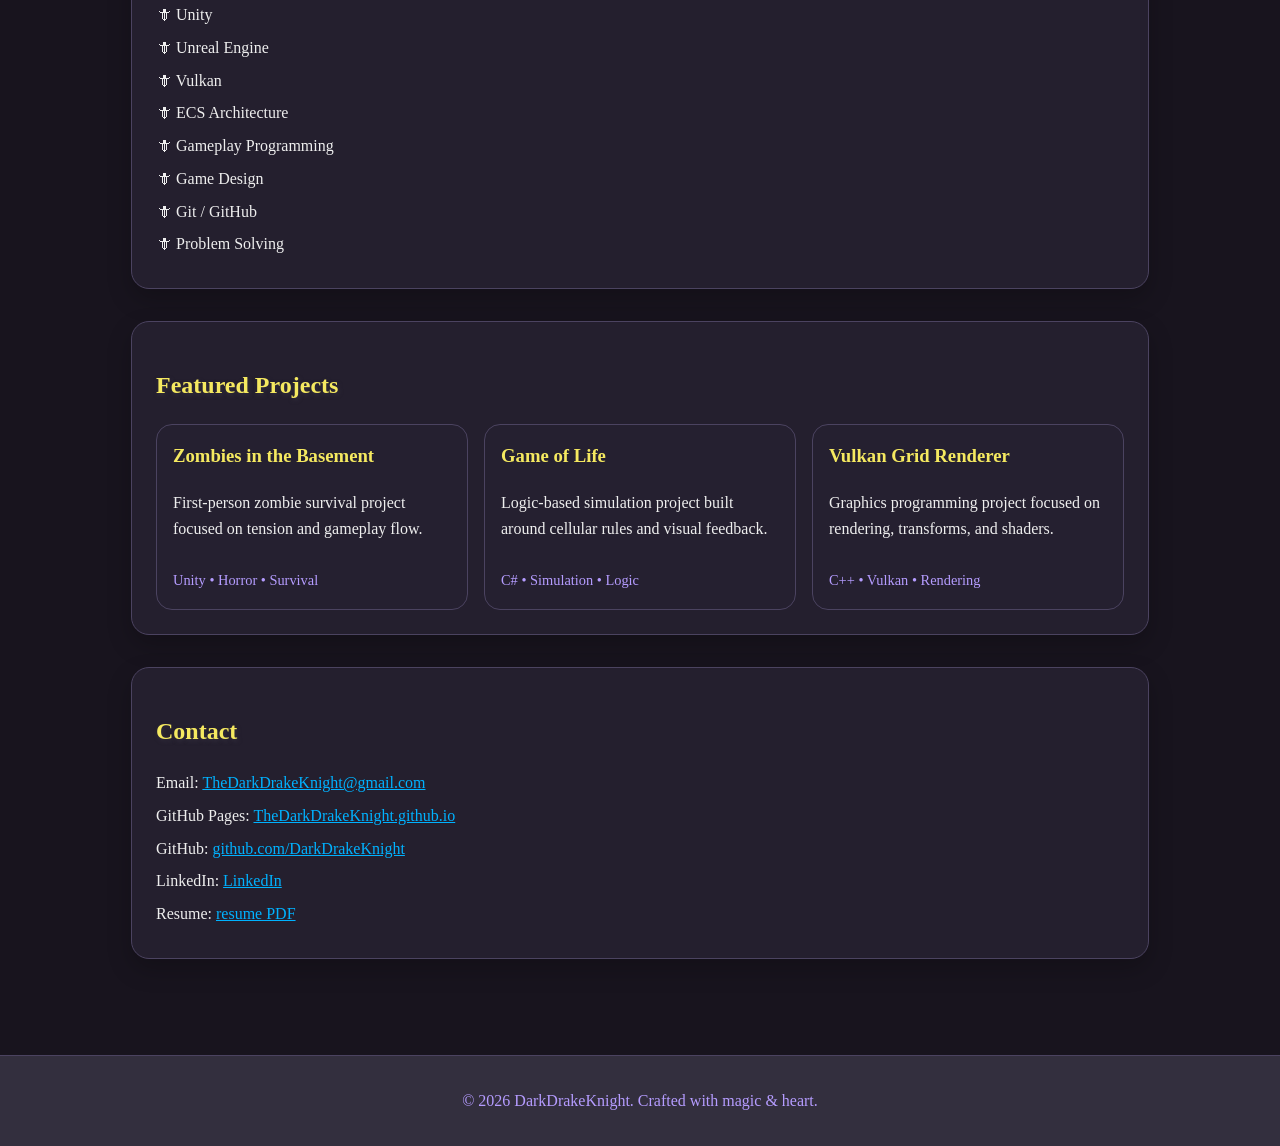
==== commit 0c96b86f: "Update LinkedIn and resume links in index.html" ====
--- a/index.html
+++ b/index.html
@@ -113,8 +113,8 @@
         <li>Email: <a href="mailto:TheDarkDrakeKnight@gmail.com">TheDarkDrakeKnight@gmail.com</a></li>
         <li>GitHub Pages: <a href="https://TheDarkDrakeKnight.github.io">TheDarkDrakeKnight.github.io</a></li>
         <li>GitHub: <a href="https://github.com/DarkDrakeKnight">github.com/DarkDrakeKnight</a></li>
-        <li>LinkedIn: <a href="#">Add your LinkedIn link here</a></li>
-        <li>Resume: <a href="#">Add your resume PDF link here</a></li>
+        <li>LinkedIn: <a href="https://www.linkedin.com/in/cody-ewest-276292349/">LinkedIn</a></li>
+        <li>Resume: <a href="CodyEwestResume.pdf">resume PDF</a></li>
       </ul>
     </section>
   </main>
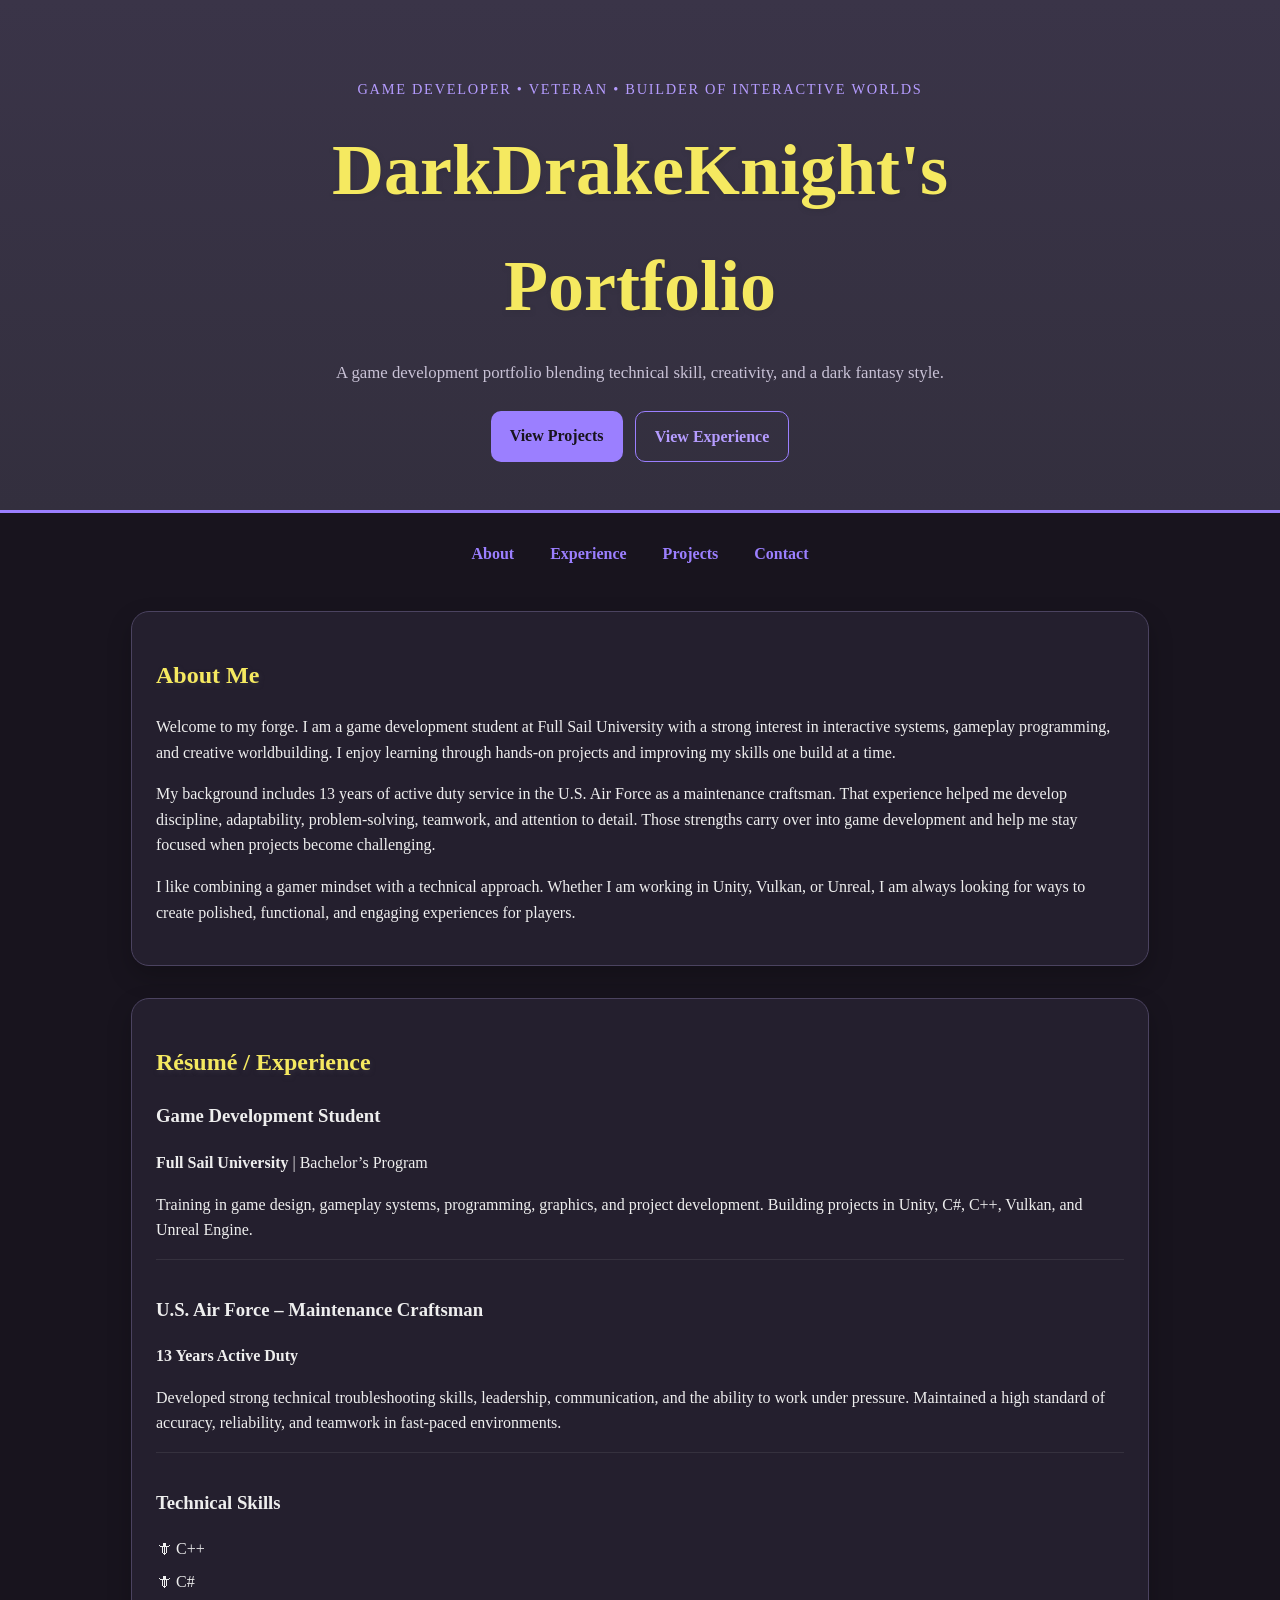
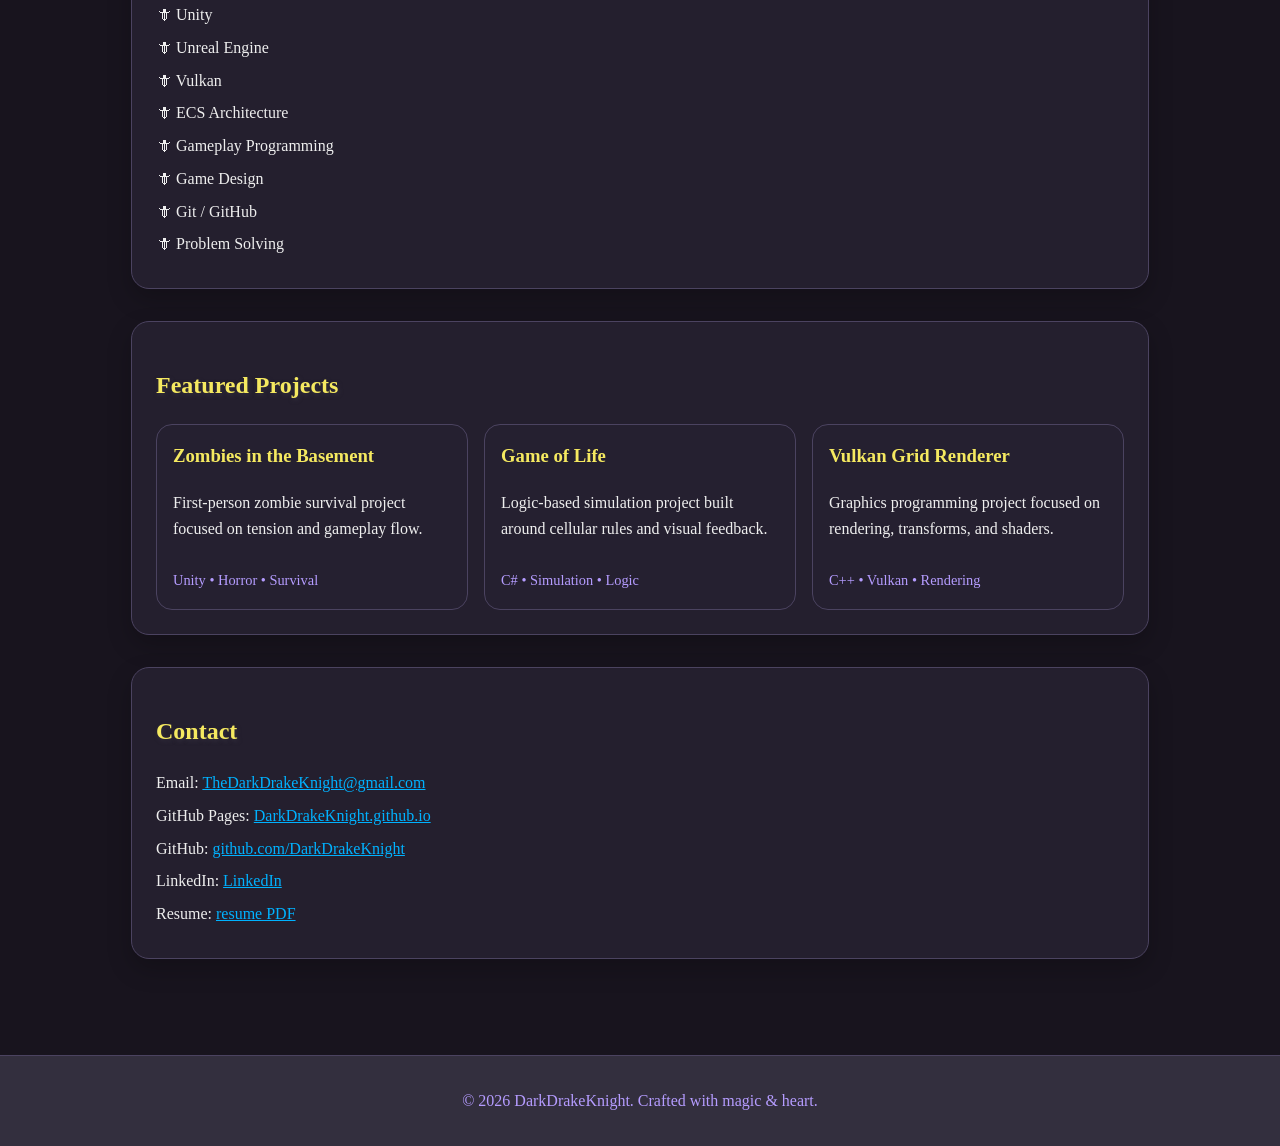
==== commit f0e5efb9: "Update index.html" ====
--- a/index.html
+++ b/index.html
@@ -111,7 +111,7 @@
       <h2>Contact</h2>
       <ul class="contact-list">
         <li>Email: <a href="mailto:TheDarkDrakeKnight@gmail.com">TheDarkDrakeKnight@gmail.com</a></li>
-        <li>GitHub Pages: <a href="https://TheDarkDrakeKnight.github.io">TheDarkDrakeKnight.github.io</a></li>
+        <li>GitHub Pages: <a href="https://DarkDrakeKnight.github.io">DarkDrakeKnight.github.io</a></li>
         <li>GitHub: <a href="https://github.com/DarkDrakeKnight">github.com/DarkDrakeKnight</a></li>
         <li>LinkedIn: <a href="https://www.linkedin.com/in/cody-ewest-276292349/">LinkedIn</a></li>
         <li>Resume: <a href="CodyEwestResume.pdf">resume PDF</a></li>
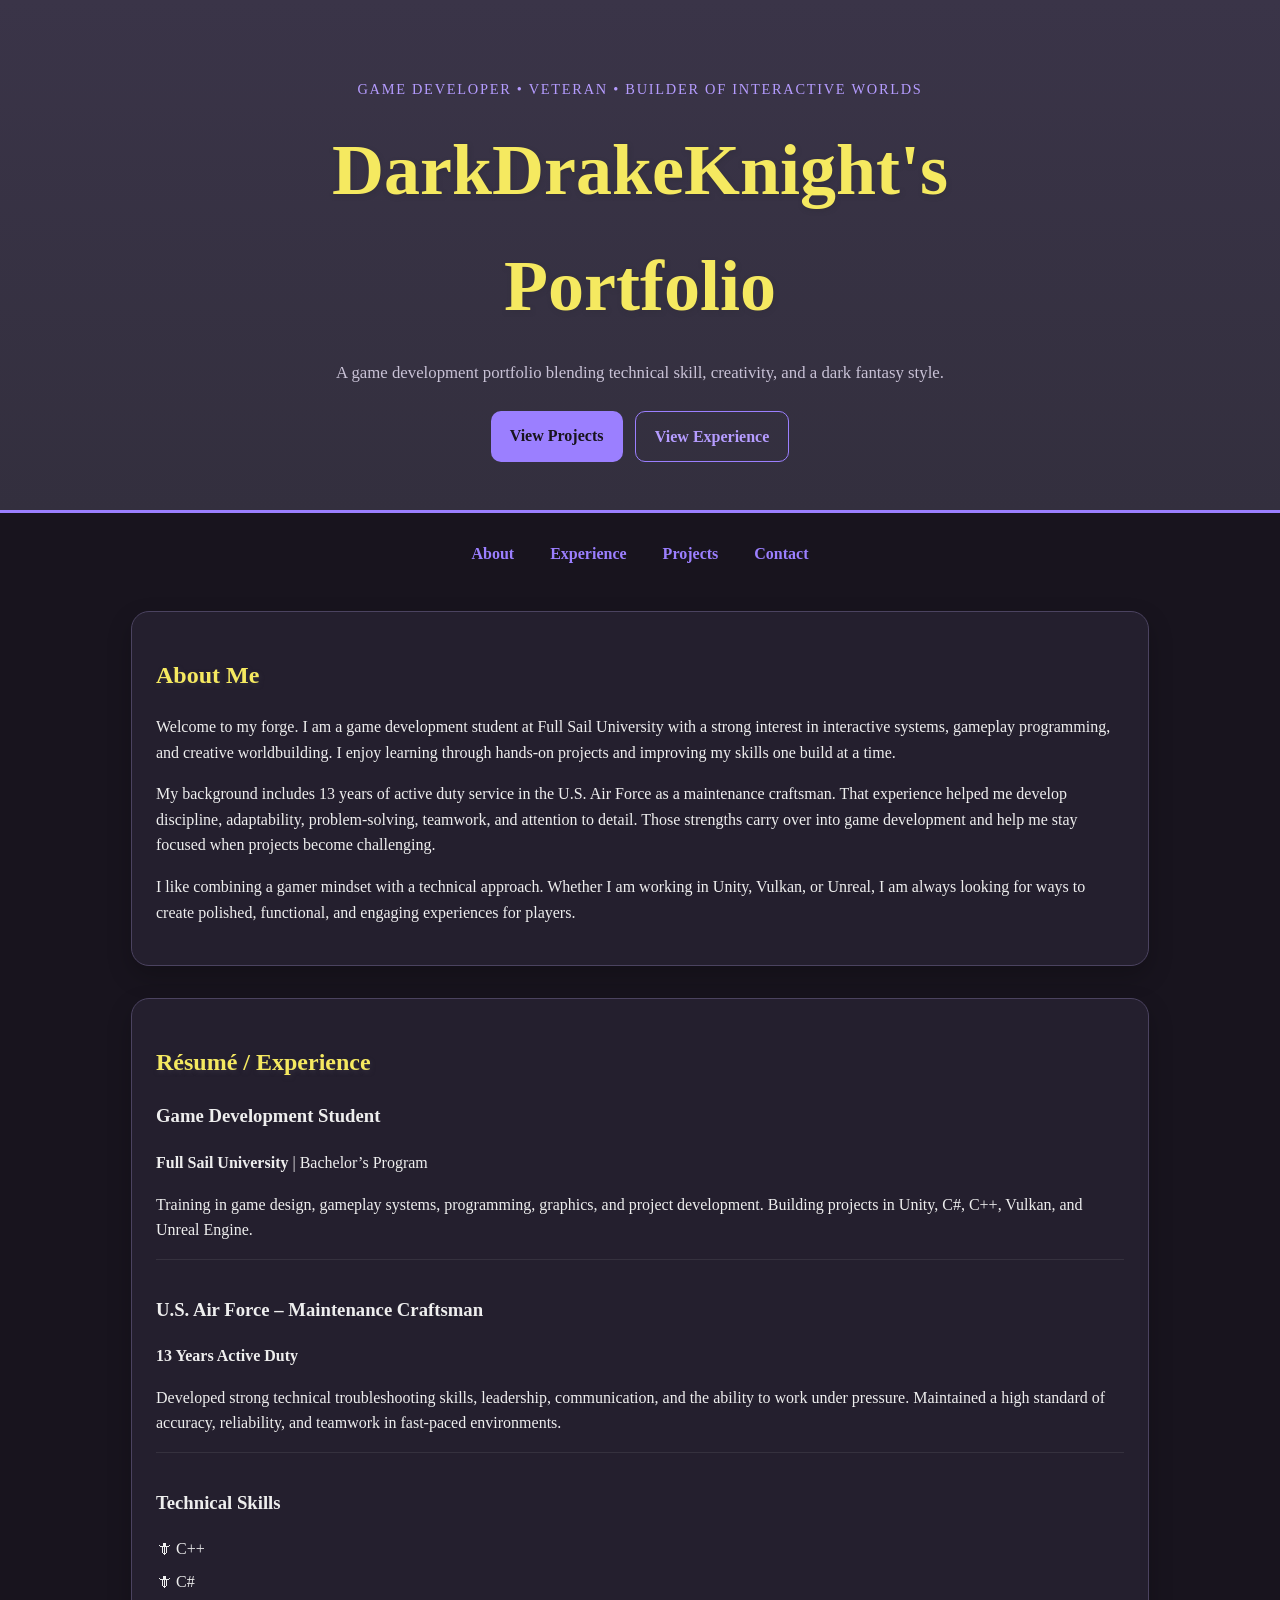
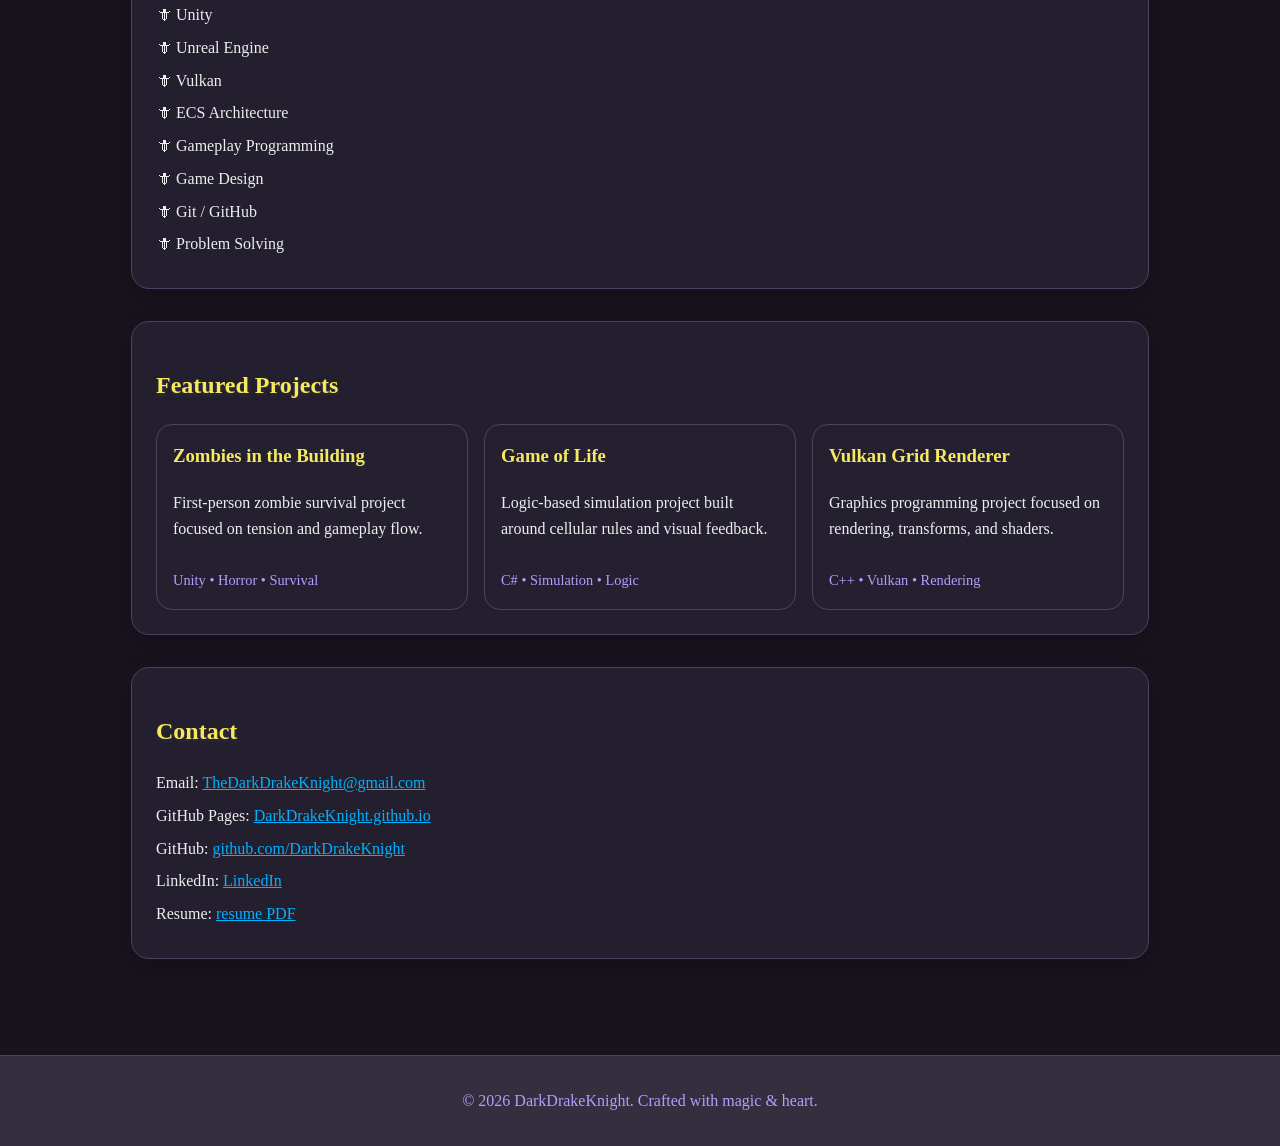
==== commit 26846dcc: "Update index.html" ====
--- a/index.html
+++ b/index.html
@@ -87,8 +87,8 @@
     <section id="featured-projects" class="panel">
       <h2>Featured Projects</h2>
       <div class="project-grid">
-        <a class="project-card" href="projects/zombies-in-the-basement.html">
-          <h3>Zombies in the Basement</h3>
+        <a class="project-card" href="projects/zombies-in-the-building.html">
+          <h3>Zombies in the Building</h3>
           <p>First-person zombie survival project focused on tension and gameplay flow.</p>
           <span>Unity • Horror • Survival</span>
         </a>
@@ -111,7 +111,7 @@
       <h2>Contact</h2>
       <ul class="contact-list">
         <li>Email: <a href="mailto:TheDarkDrakeKnight@gmail.com">TheDarkDrakeKnight@gmail.com</a></li>
-        <li>GitHub Pages: <a href="https://DarkDrakeKnight.github.io">DarkDrakeKnight.github.io</a></li>
+        <li>GitHub Pages: <a href="https://darkdrakeknight.github.io/TheDarkDrakeKnight/">DarkDrakeKnight.github.io</a></li>
         <li>GitHub: <a href="https://github.com/DarkDrakeKnight">github.com/DarkDrakeKnight</a></li>
         <li>LinkedIn: <a href="https://www.linkedin.com/in/cody-ewest-276292349/">LinkedIn</a></li>
         <li>Resume: <a href="CodyEwestResume.pdf">resume PDF</a></li>
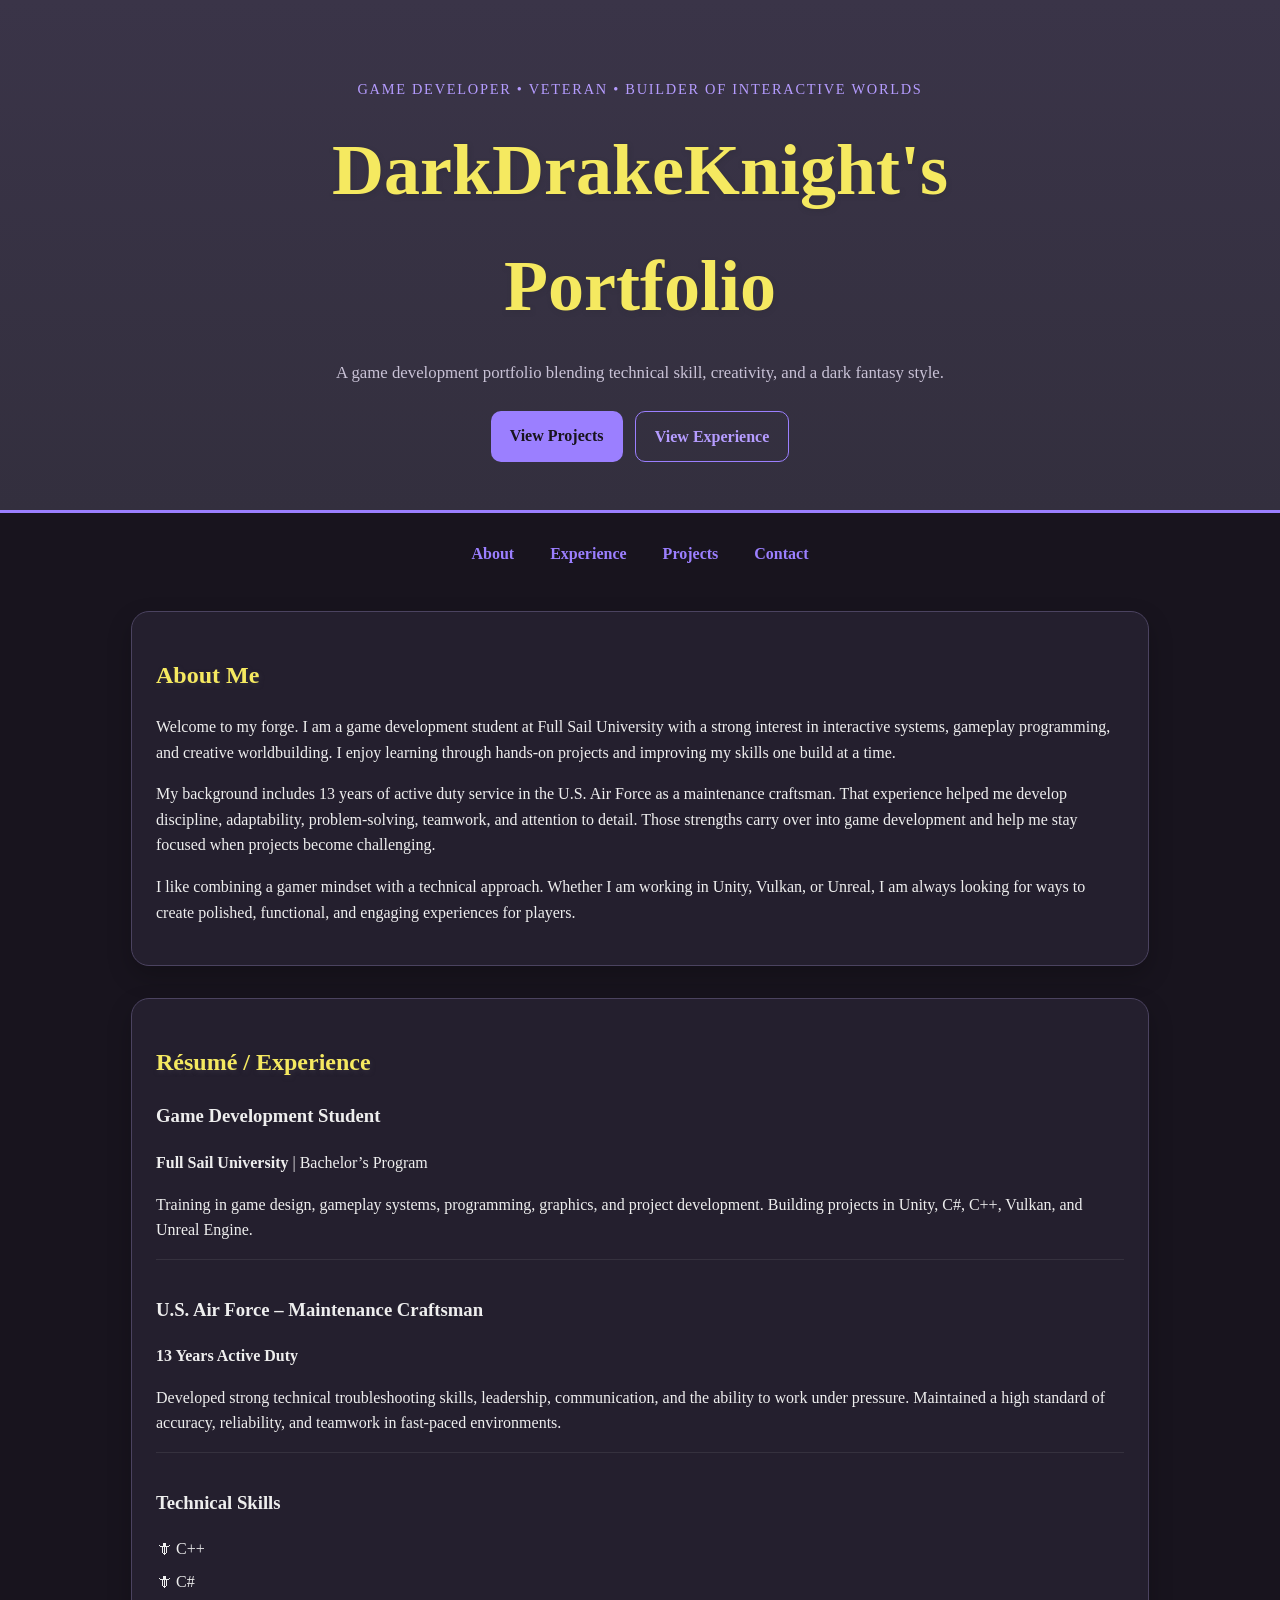
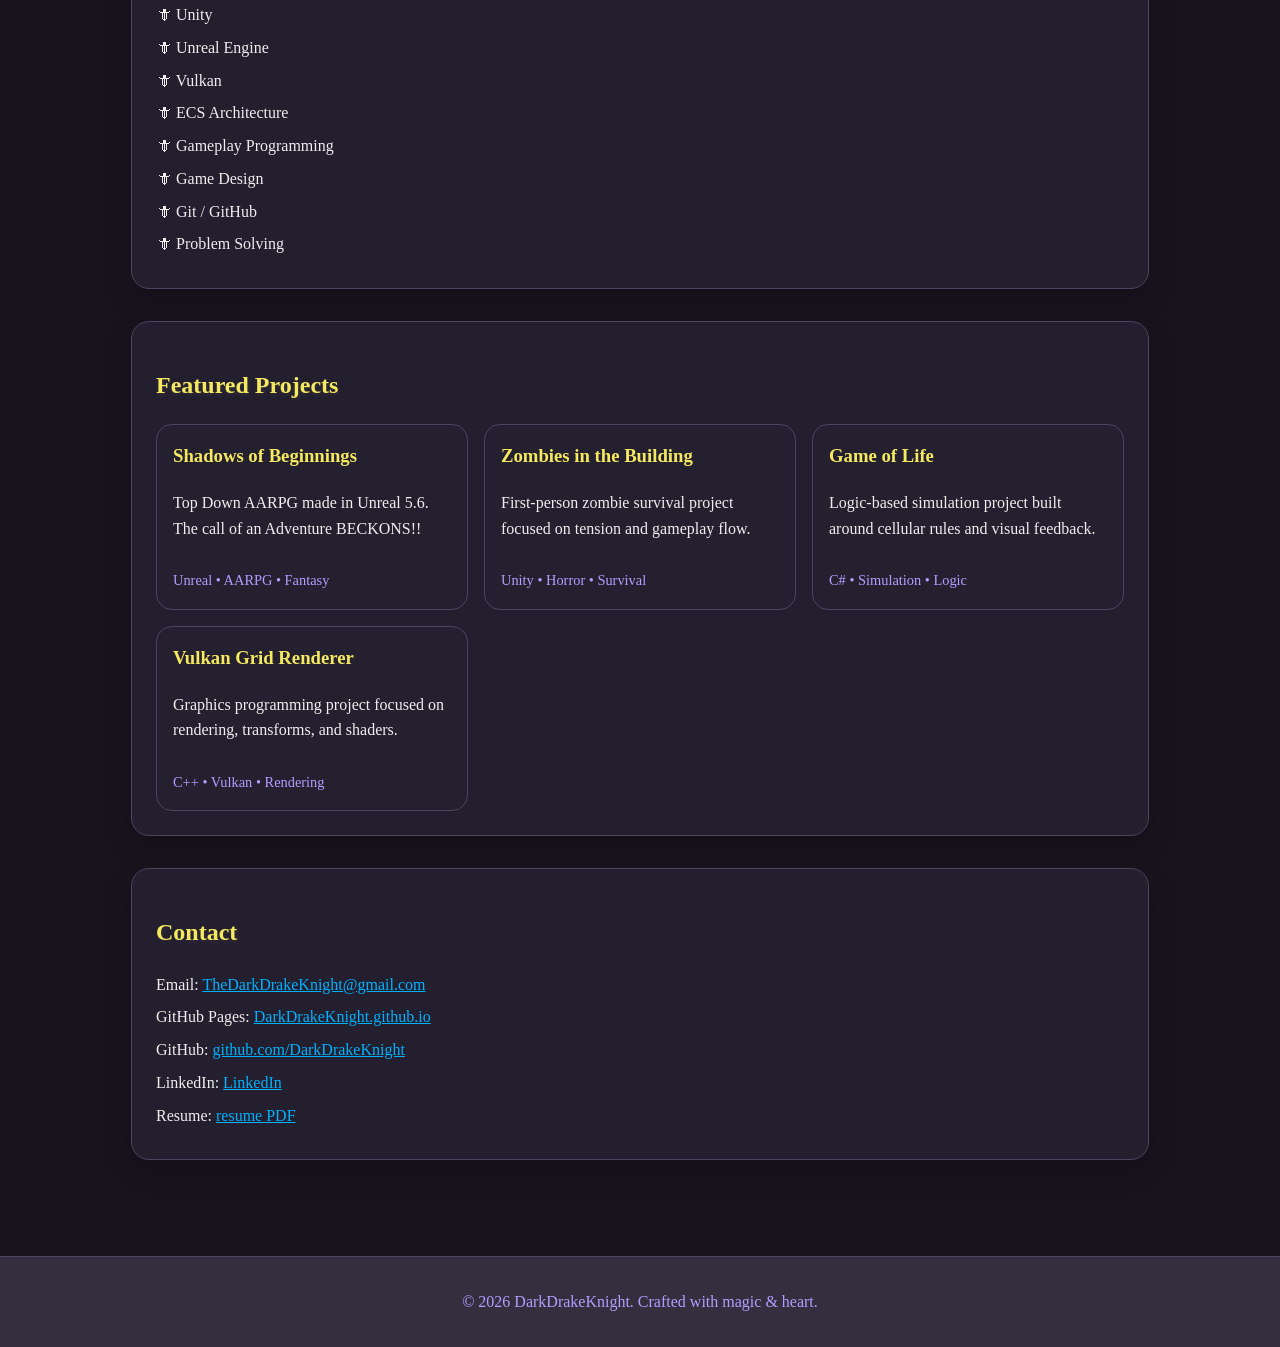
==== commit c3bf654f: "Add 'Shadows of Beginnings' project card to index.html" ====
--- a/index.html
+++ b/index.html
@@ -87,6 +87,12 @@
     <section id="featured-projects" class="panel">
       <h2>Featured Projects</h2>
       <div class="project-grid">
+        <a class="project-card" href="projects/shadows-of-beginnings.html">
+          <h3>Shadows of Beginnings</h3>
+          <p>Top Down AARPG made in Unreal 5.6. The call of an Adventure BECKONS!!</p>
+          <span>Unreal • AARPG • Fantasy</span>
+        </a>
+        
         <a class="project-card" href="projects/zombies-in-the-building.html">
           <h3>Zombies in the Building</h3>
           <p>First-person zombie survival project focused on tension and gameplay flow.</p>
@@ -99,7 +105,7 @@
           <span>C# • Simulation • Logic</span>
         </a>
 
-        <a class="project-card" href="projects/vulkan-grid-renderer.html">
+        <a class="project-card" href="projects/vulkan-line-drawing.html">
           <h3>Vulkan Grid Renderer</h3>
           <p>Graphics programming project focused on rendering, transforms, and shaders.</p>
           <span>C++ • Vulkan • Rendering</span>
